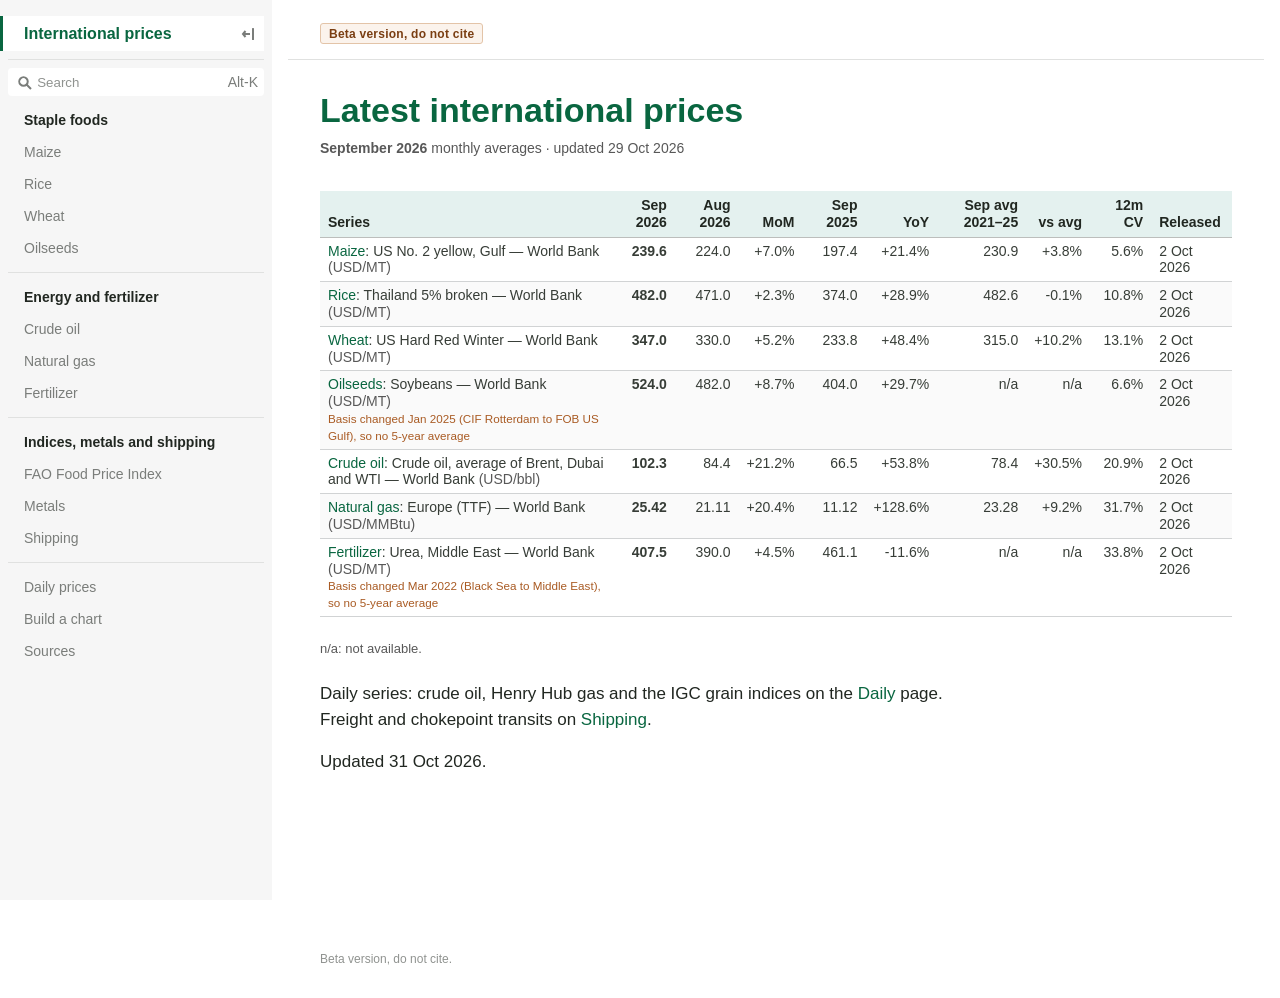
==== index.html @ 590ffc36 "Site build" ====
<!DOCTYPE html>
<html>
<head>
<meta charset="utf-8">
<meta name="viewport" content="width=device-width, initial-scale=1, maximum-scale=1">
<meta name="generator" content="Observable Framework v1.13.4">
<title>International prices</title>
<link rel="preconnect" href="https://fonts.gstatic.com" crossorigin>
<link rel="preload" as="style" href="https://fonts.googleapis.com/css2?family=Source+Serif+4:ital,opsz,wght@0,8..60,200..900;1,8..60,200..900&amp;display=swap" crossorigin>
<link rel="preload" as="style" href="./_import/style.e41ddd15.css">
<link rel="stylesheet" type="text/css" href="https://fonts.googleapis.com/css2?family=Source+Serif+4:ital,opsz,wght@0,8..60,200..900;1,8..60,200..900&amp;display=swap" crossorigin>
<link rel="stylesheet" type="text/css" href="./_import/style.e41ddd15.css">
<link rel="modulepreload" href="./_observablehq/client.f1702668.js">
<link rel="modulepreload" href="./_observablehq/runtime.fa9f71c0.js">
<link rel="modulepreload" href="./_observablehq/stdlib.4fcd34c5.js">
<link rel="modulepreload" href="./_npm/htl@1.0.0/11521f02.js">
<link rel="modulepreload" href="./_import/components/commodity.53223391.js">
<link rel="modulepreload" href="./_import/components/format.6a7f54bb.js">
<link rel="modulepreload" href="./_import/components/quoteTable.b9e78dae.js">
<link rel="modulepreload" href="./_import/components/fonts.6c240c9a.js">
<link rel="modulepreload" href="./_import/components/priceChart.651ab6d5.js">
<link rel="modulepreload" href="./_import/components/latest.011583db.js">
<link rel="modulepreload" href="./_import/components/chartData.cd747b9e.js">
<link rel="modulepreload" href="./_import/components/png.6f580b3e.js">
<link rel="modulepreload" href="./_npm/@observablehq/plot@0.6.17/93ce672e.js">
<link rel="modulepreload" href="./_npm/apache-arrow@21.2.0/63b06f0b.js">
<link rel="modulepreload" href="./_npm/parquet-wasm@0.9.0/bd2cf640.js">
<link rel="modulepreload" href="./_npm/d3@7.9.0/080cf928.js">
<link rel="modulepreload" href="./_npm/isoformat@0.2.1/604cb63b.js">
<link rel="modulepreload" href="./_npm/interval-tree-1d@1.0.4/f53f17b2.js">
<link rel="modulepreload" href="./_npm/tslib@2.9.1/2dc082bf.js">
<link rel="modulepreload" href="./_npm/flatbuffers@25.9.23/c8db6147.js">
<link rel="modulepreload" href="./_npm/d3-array@3.2.4/b8e751b6.js">
<link rel="modulepreload" href="./_npm/d3-axis@3.0.0/c662ea05.js">
<link rel="modulepreload" href="./_npm/d3-brush@3.0.0/d162d8c6.js">
<link rel="modulepreload" href="./_npm/d3-chord@3.0.1/5cedd0be.js">
<link rel="modulepreload" href="./_npm/d3-color@3.1.0/65d51007.js">
<link rel="modulepreload" href="./_npm/d3-contour@4.0.2/c576a91a.js">
<link rel="modulepreload" href="./_npm/d3-delaunay@6.0.4/8b43826d.js">
<link rel="modulepreload" href="./_npm/d3-dispatch@3.0.1/3fb06f14.js">
<link rel="modulepreload" href="./_npm/d3-drag@3.0.0/20b76948.js">
<link rel="modulepreload" href="./_npm/d3-dsv@3.0.1/097745a2.js">
<link rel="modulepreload" href="./_npm/d3-ease@3.0.1/8683b012.js">
<link rel="modulepreload" href="./_npm/d3-fetch@3.0.1/5c319046.js">
<link rel="modulepreload" href="./_npm/d3-force@3.0.0/33924f3e.js">
<link rel="modulepreload" href="./_npm/d3-format@3.1.2/8d67a1ae.js">
<link rel="modulepreload" href="./_npm/d3-geo@3.1.1/8037bd0b.js">
<link rel="modulepreload" href="./_npm/d3-hierarchy@3.1.2/a9ba0229.js">
<link rel="modulepreload" href="./_npm/d3-interpolate@3.0.1/e0a47f97.js">
<link rel="modulepreload" href="./_npm/d3-path@3.1.0/f9e9e0ab.js">
<link rel="modulepreload" href="./_npm/d3-polygon@3.0.1/2da8eb3b.js">
<link rel="modulepreload" href="./_npm/d3-quadtree@3.0.1/09002e01.js">
<link rel="modulepreload" href="./_npm/d3-random@3.0.1/5108797c.js">
<link rel="modulepreload" href="./_npm/d3-scale@4.0.2/c9f2571b.js">
<link rel="modulepreload" href="./_npm/d3-scale-chromatic@3.1.0/f3c78e0d.js">
<link rel="modulepreload" href="./_npm/d3-selection@3.0.0/28717d05.js">
<link rel="modulepreload" href="./_npm/d3-shape@3.2.0/7c6e2a50.js">
<link rel="modulepreload" href="./_npm/d3-time@3.1.0/3d1d57c6.js">
<link rel="modulepreload" href="./_npm/d3-time-format@4.1.0/643581a8.js">
<link rel="modulepreload" href="./_npm/d3-timer@3.0.1/e99232db.js">
<link rel="modulepreload" href="./_npm/d3-transition@3.0.1/bd07fd9a.js">
<link rel="modulepreload" href="./_npm/d3-zoom@3.0.0/d09f7cc9.js">
<link rel="modulepreload" href="./_npm/binary-search-bounds@2.0.5/5f640032.js">
<link rel="modulepreload" href="./_npm/internmap@2.0.3/af036d7e.js">
<link rel="modulepreload" href="./_npm/delaunator@5.1.0/7b06abe7.js">
<link rel="modulepreload" href="./_npm/robust-predicates@3.0.3/b42f30a7.js">
<link rel="icon" href="data:,"><meta name="robots" content="noindex">
<script type="module">

import {define} from "./_observablehq/client.f1702668.js";
import {registerFile} from "./_observablehq/stdlib.4fcd34c5.js";

registerFile("./data/build.json", {"name":"./data/build.json","mimeType":"application/json","path":"./_file/data/build.582aa77b.json","lastModified":1793461451133,"size":36});
registerFile("./data/monthly/meta.json", {"name":"./data/monthly/meta.json","mimeType":"application/json","path":"./_file/data/monthly/meta.fbe0e3db.json","lastModified":1793461424431,"size":310});
registerFile("./data/monthly/prices.parquet", {"name":"./data/monthly/prices.parquet","path":"./_file/data/monthly/prices.e11b3de3.parquet","lastModified":1793461424431,"size":10857});
registerFile("./fonts/OpenSans-Bold.ttf", {"name":"./fonts/OpenSans-Bold.ttf","mimeType":"font/ttf","path":"./_file/fonts/OpenSans-Bold.5894a364.ttf","lastModified":1793461424433,"size":224592});
registerFile("./fonts/OpenSans-Italic.ttf", {"name":"./fonts/OpenSans-Italic.ttf","mimeType":"font/ttf","path":"./_file/fonts/OpenSans-Italic.a54dc848.ttf","lastModified":1793461424433,"size":212896});
registerFile("./fonts/OpenSans-Regular.ttf", {"name":"./fonts/OpenSans-Regular.ttf","mimeType":"font/ttf","path":"./_file/fonts/OpenSans-Regular.e64e508b.ttf","lastModified":1793461424433,"size":217360});

define({id: "afe2486e", inputs: ["FileAttachment"], outputs: ["html","pageMeta","rowsOf","dayLabel","quoteTable","prices","meta","build"], body: async (FileAttachment) => {
const [{html}, {pageMeta, rowsOf}, {dayLabel}, {quoteTable}] = await Promise.all([import("./_npm/htl@1.0.0/11521f02.js"), import("./_import/components/commodity.53223391.js"), import("./_import/components/format.6a7f54bb.js"), import("./_import/components/quoteTable.b9e78dae.js")]);
const prices = FileAttachment("./data/monthly/prices.parquet").parquet();
const meta = FileAttachment("./data/monthly/meta.json").json();
const build = FileAttachment("./data/build.json").json();
return {html,pageMeta,rowsOf,dayLabel,quoteTable,prices,meta,build};
}});

define({id: "590fbbd4", inputs: ["display","pageMeta","meta","rowsOf","prices","html","quoteTable"], outputs: ["HEADLINE"], body: (display,pageMeta,meta,rowsOf,prices,html,quoteTable) => {
const HEADLINE = [
  ["F-MAIZE-WB", "maize", "Maize"], ["F-RICE-THAI5", "rice", "Rice"], ["F-WHEAT-HRW", "wheat", "Wheat"],
  ["F-OILSEEDS-SOY", "oilseeds", "Oilseeds"], ["F-CRUDE-AVG", "crude-oil", "Crude oil"],
  ["F-GAS-EUR", "natural-gas", "Natural gas"], ["F-FERT-UREA", "fertilizer", "Fertilizer"]
];
display(pageMeta(meta));
if (meta.status === "built") {
  const all = rowsOf(prices);
  const rows = HEADLINE.map(([fid, page, commodity]) => {
    const r = all.find((x) => x.fid === fid);
    return r && {...r, name: html`<a href=${`./${page}`}>${commodity}</a>: ${r.name}`};
  }).filter(Boolean);
  display(quoteTable(rows));
}
return {HEADLINE};
}});

define({id: "a8364b05", mode: "inline", inputs: ["dayLabel","build","display"], body: async (dayLabel,build,display) => {
display(await(
dayLabel(build.built_at.slice(0, 10))
))
}});

</script>
</head>
<body>
<input id="observablehq-sidebar-toggle" type="checkbox" title="Toggle sidebar">
<label id="observablehq-sidebar-backdrop" for="observablehq-sidebar-toggle"></label>
<nav id="observablehq-sidebar">
  <ol>
    <label id="observablehq-sidebar-close" for="observablehq-sidebar-toggle"></label>
    <li class="observablehq-link observablehq-link-active"><a href="./">International prices</a></li>
  </ol>
  <div id="observablehq-search"><input type="search" placeholder="Search"></div>
  <div id="observablehq-search-results"></div>
  <script>{const o=document.querySelector("#observablehq-search");o.setAttribute("data-shortcut",`${/Mac|iPhone/.test(navigator.platform)?"\u2318":"Alt-"}K`);const t=o.querySelector("input"),r=()=>import("./_observablehq/search.5240df30.js");t.addEventListener("focus",r,{once:!0}),t.addEventListener("keydown",r,{once:!0});const c=document.querySelector("#observablehq-sidebar-toggle");addEventListener("keydown",e=>{(e.code==="KeyK"&&e.metaKey&&!e.altKey&&!e.ctrlKey||e.key==="/"&&!e.metaKey&&!e.altKey&&!e.ctrlKey&&e.target===document.body)&&(c.checked?t.focus():(c.click(),t.focus(),c.click()),t.select(),e.preventDefault())});}</script>
  <section>
    <summary>Staple foods</summary>
    <ol>
    <li class="observablehq-link"><a href="./maize">Maize</a></li>
    <li class="observablehq-link"><a href="./rice">Rice</a></li>
    <li class="observablehq-link"><a href="./wheat">Wheat</a></li>
    <li class="observablehq-link"><a href="./oilseeds">Oilseeds</a></li>
    </ol>
  </section>
  <section>
    <summary>Energy and fertilizer</summary>
    <ol>
    <li class="observablehq-link"><a href="./crude-oil">Crude oil</a></li>
    <li class="observablehq-link"><a href="./natural-gas">Natural gas</a></li>
    <li class="observablehq-link"><a href="./fertilizer">Fertilizer</a></li>
    </ol>
  </section>
  <section>
    <summary>Indices, metals and shipping</summary>
    <ol>
    <li class="observablehq-link"><a href="./food-price-index">FAO Food Price Index</a></li>
    <li class="observablehq-link"><a href="./metals">Metals</a></li>
    <li class="observablehq-link"><a href="./shipping">Shipping</a></li>
    </ol>
  </section>
  <ol>
    <li class="observablehq-link"><a href="./daily">Daily prices</a></li>
    <li class="observablehq-link"><a href="./build">Build a chart</a></li>
    <li class="observablehq-link"><a href="./sources">Sources</a></li>
  </ol>
</nav>
<script>{const e=document.querySelector("#observablehq-sidebar"),o=document.querySelector("#observablehq-sidebar-toggle"),r=sessionStorage.getItem("observablehq-sidebar");r?o.checked=r==="true":o.indeterminate=!0;for(const t of document.querySelectorAll("#observablehq-sidebar summary")){const s=t.parentElement;switch(sessionStorage.getItem(`observablehq-sidebar:${t.textContent}`)){case"true":s.open=!0;break;case"false":s.classList.contains("observablehq-section-active")||(s.open=!1);break}}addEventListener("beforeunload",()=>sessionStorage.setItem("observablehq-sidebar-scrolly",`${e.scrollTop}`));const a=sessionStorage.getItem("observablehq-sidebar-scrolly");a!=null&&(e.style.cssText="overflow: hidden;",e.scrollTop=+a,e.style.cssText="");}</script>
<div id="observablehq-center">
<header id="observablehq-header">
<span class="beta-tag">Beta version, do not cite</span>
</header>
<main id="observablehq-main" class="observablehq">
<h1 id="latest-international-prices" tabindex="-1"><a class="observablehq-header-anchor" href="#latest-international-prices">Latest international prices</a></h1>
<div class="observablehq observablehq--block"><!--:afe2486e:--></div>
<div class="observablehq observablehq--block"><!--:590fbbd4:--></div>
<p>Daily series: crude oil, Henry Hub gas and the IGC grain indices on the <a href="./daily">Daily</a> page. Freight and chokepoint transits on <a href="./shipping">Shipping</a>.</p>
<p>Updated <observablehq-loading></observablehq-loading><!--:a8364b05:-->.</p>
</main>
<footer id="observablehq-footer">
<div>Beta version, do not cite.</div>
</footer>
</div>
</body>
</html>
---- _import/style.e41ddd15.css ----
:root{--monospace: Menlo, Consolas, monospace;--monospace-font: 14px/1.5 var(--monospace);--serif: "Source Serif 4", "Iowan Old Style", "Apple Garamond", "Palatino Linotype", "Times New Roman", "Droid Serif", Times, serif, "Apple Color Emoji", "Segoe UI Emoji", "Segoe UI Symbol";--sans-serif: -apple-system, BlinkMacSystemFont, "avenir next", avenir, helvetica, "helvetica neue", ubuntu, roboto, noto, "segoe ui", arial, sans-serif;--theme-blue: #4269d0;--theme-green: #3ca951;--theme-red: #ff725c;--theme-yellow: #efb118}html{-webkit-text-size-adjust:100%;-webkit-font-smoothing:antialiased;-moz-osx-font-smoothing:grayscale;background:var(--theme-background);color:var(--theme-foreground)}body{font:17px/1.5 var(--serif);margin:0}a[href]{color:var(--theme-foreground-focus)}h1,h2,h3,h4,h5,h6{color:var(--theme-foreground-alt);font-weight:700;line-height:1.15;margin-top:0;margin-bottom:.25rem;text-wrap:balance}h2+p,h3+p,h4+p,h2+table,h3+table,h4+table{margin-top:0}h1+h2{color:var(--theme-foreground);font-size:20px;font-style:italic;font-weight:400;margin-bottom:1rem}a[href]{text-decoration:none}a[href]:hover,a[href]:focus{text-decoration:underline}h1 code,h2 code,h3 code,h4 code,h5 code,h6 code{font-size:90%}pre{line-height:1.5}pre,code,tt{font-family:var(--monospace);font-size:14px}img{max-width:100%}p,table,figure,figcaption,h1,h2,h3,h4,h5,h6,.katex-display{max-width:640px}blockquote,ol,ul{max-width:600px}blockquote{margin:1rem 1.5rem}ul ol{padding-left:28px}hr{height:1px;margin:1rem 0;padding:1rem 0;border:none;background:no-repeat center/100% 1px linear-gradient(to right,var(--theme-foreground-faintest),var(--theme-foreground-faintest))}pre{background-color:var(--theme-background-alt);border-radius:4px;margin:1rem -1rem;max-width:960px;min-height:1.5em;padding:.5rem 1rem;overflow-x:auto;box-sizing:border-box}input:not([type]),input[type=email],input[type=number],input[type=password],input[type=range],input[type=search],input[type=tel],input[type=text],input[type=url]{width:240px}input,canvas,button{vertical-align:middle}button,input,textarea{accent-color:var(--theme-blue)}table{width:100%;border-collapse:collapse;font:13px/1.2 var(--sans-serif)}table pre,table code,table tt{font-size:inherit;line-height:inherit}th>pre:only-child,td>pre:only-child{margin:0;padding:0}th{color:var(--theme-foreground);text-align:left;vertical-align:bottom}td{color:var(--theme-foreground-alt);vertical-align:top}th,td{padding:3px 6.5px 3px 0}th:last-child,td:last-child{padding-right:0}tr:not(:last-child){border-bottom:solid 1px var(--theme-foreground-faintest)}thead tr{border-bottom:solid 1px var(--theme-foreground-fainter)}figure,table{margin:1rem 0}figure img{max-width:100%}figure>h2,figure>h3{font-family:var(--sans-serif)}figure>h2{font-size:20px}figure>h3{font-size:16px;font-weight:400}figcaption{font:small var(--sans-serif);color:var(--theme-foreground-muted)}a[href].observablehq-header-anchor{color:inherit}:root{--font-big: 700 32px/1 var(--sans-serif);--font-small: 14px var(--sans-serif)}.big{font:var(--font-big)}.small{font:var(--font-small)}.red{color:var(--theme-red)}.yellow{color:var(--theme-yellow)}.green{color:var(--theme-green)}.blue{color:var(--theme-blue)}.muted{color:var(--theme-foreground-muted)}.observablehq--draft>h1:first-of-type:after{content:" [DRAFT]";color:var(--theme-foreground-muted)}:root{--theme-caret: url("data:image/svg+xml,%3Csvg xmlns='http://www.w3.org/2000/svg' width='16' height='16' viewBox='0 0 16 16'%3E%3Cpath d='M5 7L8.125 9.5L11.25 7' stroke='black' stroke-width='1.5' stroke-linecap='round' fill='none'/%3E%3C/svg%3E");--theme-toggle: url("data:image/svg+xml,%3Csvg xmlns='http://www.w3.org/2000/svg' width='16' height='16' viewBox='0 0 16 16'%3E%3Cpath d='m10.5,11 2.5-3-2.5-3 M6,8h7' fill='none' stroke='black' stroke-width='2'/%3E%3Crect x='2' y='2' fill='currentColor' height='12' rx='0.5' width='2'/%3E%3C/svg%3E");--theme-magnifier: url("data:image/svg+xml,%3Csvg xmlns='http://www.w3.org/2000/svg' width='16' height='16' viewBox='0 0 16 16'%3E%3Cpath stroke='currentColor' stroke-width='2' fill='none' d='M15,15L10.5,10.5a3,3 0 1,0 -6 -6a3,3 0 1,0 6 6'%3E%3C/path%3E%3C/svg%3E");--observablehq-max-width: 1440px;--observablehq-header-height: 2.2rem;scroll-padding-top:2.5rem}:root:has(#observablehq-header){scroll-padding-top:calc(var(--observablehq-header-height) + 2.5rem)}body{max-width:var(--observablehq-max-width);margin:auto}#observablehq-main,#observablehq-header,#observablehq-footer{margin:1rem auto}#observablehq-header{position:fixed;top:0;left:calc(max(0rem,(100vw - var(--observablehq-max-width)) / 2) + var(--observablehq-inset-left) + 2rem);right:calc(max(0rem,(100vw - var(--observablehq-max-width)) / 2) + var(--observablehq-inset-right) + 2rem);z-index:2;display:flex;align-items:center;gap:.5rem;height:var(--observablehq-header-height);margin:0 -2rem 2rem;padding:1rem 2rem .5rem;background:var(--theme-background);border-bottom:solid 1px var(--theme-foreground-faintest);font:500 16px var(--sans-serif)}#observablehq-main{min-height:calc(100vh - 20rem);position:relative;z-index:0}#observablehq-header~#observablehq-main{margin-top:calc(var(--observablehq-header-height) + 1.5rem + 2rem)}#observablehq-footer{display:block;margin-top:10rem;font:12px var(--sans-serif);color:var(--theme-foreground-faint)}#observablehq-footer nav{display:grid;max-width:640px;grid-template-columns:1fr 1fr;column-gap:1rem;margin-bottom:1rem}#observablehq-footer nav a{display:flex;flex-direction:column;border:1px solid var(--theme-foreground-fainter);border-radius:8px;padding:1rem;line-height:1rem;text-decoration:none}#observablehq-footer nav a span{font-size:14px}#observablehq-footer nav a:hover span{text-decoration:underline}#observablehq-footer nav a:hover{border-color:var(--theme-foreground-focus)}#observablehq-footer nav a[rel=prev]{grid-column:1;align-items:start}#observablehq-footer nav a[rel=next]{grid-column:2;align-items:end}#observablehq-footer nav a:before{color:var(--theme-foreground-faint)}#observablehq-footer nav a[rel=prev]:before{content:"Previous page"}#observablehq-footer nav a[rel=next]:before{content:"Next page"}#observablehq-center{margin:2rem;--observablehq-inset-left: 0rem;--observablehq-inset-right: 0rem}#observablehq-sidebar{--observablehq-sidebar-padding-left: max(0rem, (100vw - var(--observablehq-max-width)) / 2) ;position:fixed;background:var(--theme-background-alt);color:var(--theme-foreground-muted);font:14px var(--sans-serif);visibility:hidden;font-weight:500;width:calc(272px + var(--observablehq-sidebar-padding-left));z-index:3;top:0;bottom:0;left:-272px;box-sizing:border-box;padding:0 .5rem 1rem calc(var(--observablehq-sidebar-padding-left) + .5rem);overflow-y:auto}#observablehq-sidebar ol,#observablehq-toc ol{list-style:none;margin:0;padding:0}#observablehq-sidebar>ol,#observablehq-sidebar>details,#observablehq-sidebar>section{position:relative;padding-bottom:.5rem;margin:.5rem 0;border-bottom:solid 1px var(--theme-foreground-faintest)}#observablehq-sidebar>ol:first-child{position:sticky;top:0;z-index:1;font-size:16px;font-weight:700;padding-top:1rem;margin:0;color:var(--theme-foreground)}#observablehq-sidebar>ol:first-child:before{content:"";position:absolute;inset:0 -.5rem;background:var(--theme-background-alt)}#observablehq-sidebar>ol:first-child>li{position:relative}#observablehq-sidebar>ol:first-child>li>a{height:calc(var(--observablehq-header-height) - 1rem)}#observablehq-sidebar>ol:last-child,#observablehq-sidebar>details:last-child,#observablehq-sidebar>section:last-child{border-bottom:none}#observablehq-sidebar summary{font-weight:700;color:var(--theme-foreground);cursor:default}#observablehq-sidebar summary::-webkit-details-marker,#observablehq-sidebar summary::marker{display:none}#observablehq-sidebar details summary:after{position:absolute;right:0;width:1rem;height:1rem;background:var(--theme-foreground-muted);content:"";-webkit-mask:var(--theme-caret);-webkit-mask-repeat:no-repeat;-webkit-mask-position:center;mask:var(--theme-caret);mask-repeat:no-repeat;mask-position:center;padding:.5rem;transition:transform .25s ease;transform:rotate(-90deg);transform-origin:50% 50%}#observablehq-sidebar details summary:hover:after{color:var(--theme-foreground)}#observablehq-sidebar details[open] summary:after{transform:rotate(0)}#observablehq-sidebar-toggle{position:fixed;appearance:none;background:none;top:0;left:0;height:100%;width:2rem;display:flex;align-items:center;justify-content:center;cursor:e-resize;margin:0;color:var(--theme-foreground-muted);z-index:1}#observablehq-sidebar-close{position:absolute;top:1rem;right:0;width:2rem;height:var(--observablehq-header-height);display:flex;align-items:center;justify-content:center;color:var(--theme-foreground-muted);cursor:w-resize;z-index:2}#observablehq-sidebar-toggle:before,#observablehq-sidebar-close:before{content:"";width:1rem;height:1rem;background:currentColor;-webkit-mask:var(--theme-toggle);mask:var(--theme-toggle)}#observablehq-sidebar-close:before{transform:scaleX(-1)}#observablehq-sidebar summary,.observablehq-link a{display:flex;padding:.5rem 1rem .5rem 1.5rem;margin-left:-.5rem;align-items:center}#observablehq-sidebar summary a{flex-grow:1;color:inherit}#observablehq-sidebar summary.observablehq-link{padding:0;margin-left:0}#observablehq-sidebar details summary:hover,.observablehq-link-active a,.observablehq-link a:hover{background:var(--theme-background)}.observablehq-link a:hover{color:var(--theme-foreground-focus)}#observablehq-toc{display:none;position:fixed;color:var(--theme-foreground-muted);font:400 14px var(--sans-serif);z-index:1;top:0;right:calc(max(0rem,(100% - var(--observablehq-max-width)) / 2) + 1rem);bottom:0;overflow-y:auto}#observablehq-header~#observablehq-toc{top:calc(var(--observablehq-header-height) + 1.5rem)}#observablehq-toc nav{width:192px;margin:2rem 0;padding:0 1rem;box-sizing:border-box;border-left:solid 1px var(--theme-foreground-faintest)}#observablehq-toc div{font-weight:700;color:var(--theme-foreground);margin-bottom:.5rem}.observablehq-secondary-link a{display:block;padding:.25rem 0}.observablehq-link:not(.observablehq-link-active) a[href]:not(:hover),.observablehq-secondary-link:not(.observablehq-secondary-link-active) a[href]:not(:hover){color:inherit}.observablehq-link-active,.observablehq-secondary-link-active{position:relative}.observablehq-link-active:before,.observablehq-secondary-link-highlight{content:"";position:absolute;width:3px;background:var(--theme-foreground-focus)}.observablehq-link-active:before{top:0;bottom:0;left:-.5rem}.observablehq-secondary-link-highlight{left:1px;top:2rem;height:0;transition:top .15s ease,height .15s ease}#observablehq-sidebar{transition:visibility .15s 0ms,left .15s 0ms ease}#observablehq-sidebar:focus-within,#observablehq-sidebar-toggle:checked~#observablehq-sidebar{left:0;visibility:initial;box-shadow:0 0 8px 4px #0000001a;transition:visibility 0ms 0ms,left .15s 0ms ease}#observablehq-sidebar-backdrop{display:none;position:fixed;inset:0;z-index:2}#observablehq-sidebar-backdrop:has(~#observablehq-sidebar:focus-within),#observablehq-sidebar-toggle:checked~#observablehq-sidebar-backdrop{display:initial}@media(prefers-color-scheme:dark){#observablehq-sidebar:focus-within,#observablehq-sidebar-toggle:checked~#observablehq-sidebar{box-shadow:0 0 8px 4px #00000080}}@media (min-width: calc(912px + 6rem)){#observablehq-sidebar{transition:none!important}#observablehq-sidebar-toggle:checked~#observablehq-sidebar-backdrop{display:none}#observablehq-sidebar-toggle:checked~#observablehq-sidebar,#observablehq-sidebar-toggle:indeterminate~#observablehq-sidebar{left:0;visibility:initial;box-shadow:none}#observablehq-sidebar-toggle:checked~#observablehq-center,#observablehq-sidebar-toggle:indeterminate~#observablehq-center{--observablehq-inset-left: calc(272px + 1rem) ;--observablehq-inset-right: 1rem;padding-left:var(--observablehq-inset-left);padding-right:1rem}}@media (min-width: calc(832px + 5rem)){#observablehq-toc~#observablehq-main{padding-right:calc(192px + 1rem)}#observablehq-toc{display:block}}@media (min-width: calc(912px + 6rem)){#observablehq-sidebar-toggle:checked~#observablehq-center #observablehq-toc,#observablehq-sidebar-toggle:indeterminate~#observablehq-center #observablehq-toc{display:none}#observablehq-sidebar-toggle:checked~#observablehq-center #observablehq-toc~#observablehq-main,#observablehq-sidebar-toggle:indeterminate~#observablehq-center #observablehq-toc~#observablehq-main{padding-right:0}}@media (min-width: calc(1104px + 7rem)){#observablehq-sidebar-toggle:checked~#observablehq-center #observablehq-toc,#observablehq-sidebar-toggle:indeterminate~#observablehq-center #observablehq-toc,#observablehq-toc{display:block}#observablehq-sidebar-toggle:checked~#observablehq-center #observablehq-toc~#observablehq-main,#observablehq-sidebar-toggle:indeterminate~#observablehq-center #observablehq-toc~#observablehq-main{padding-right:calc(192px + 1rem)}}.observablehq-pre-container{position:relative;margin:1rem -1rem;max-width:960px}.observablehq-pre-container:after{position:absolute;top:0;right:0;height:21px;font:12px var(--sans-serif);color:var(--theme-foreground-muted);background:linear-gradient(to right,transparent,var(--theme-background-alt) 40%);padding:.5rem .5rem .5rem 1.5rem}.observablehq-pre-container[data-language]:after{content:attr(data-language)}.observablehq-pre-container pre{padding-right:4rem;margin:0;max-width:none}.observablehq-pre-copy{position:absolute;top:0;right:0;background:none;color:transparent;border:none;border-radius:4px;padding:0 8px;margin:4px;height:29px;cursor:pointer;z-index:1;display:flex;align-items:center}.observablehq-pre-copied:before{content:"Copied!";position:absolute;right:calc(100% + .25rem);background:linear-gradient(to right,transparent,var(--theme-background-alt) 10%);color:var(--theme-green);font:var(--font-small);padding:4px 8px 4px 16px;pointer-events:none;animation-name:observablehq-pre-copied;animation-duration:.25s;animation-direction:alternate;animation-iteration-count:2}@keyframes observablehq-pre-copied{0%{opacity:0;transform:translate(.5rem)}50%{opacity:1}to{transform:translate(0)}}.observablehq-pre-container[data-copy] .observablehq-pre-copy,.observablehq-pre-container:hover .observablehq-pre-copy,.observablehq-pre-container .observablehq-pre-copy:focus{background:var(--theme-background-alt);color:var(--theme-foreground-faint)}.observablehq-pre-container .observablehq-pre-copy:hover{color:var(--theme-foreground-muted)}.observablehq-pre-container .observablehq-pre-copy:active{color:var(--theme-foreground);background:var(--theme-foreground-faintest)}#observablehq-sidebar.observablehq-search-results>ol:not(:first-child),#observablehq-sidebar.observablehq-search-results>details,#observablehq-sidebar.observablehq-search-results>section{display:none}#observablehq-search{position:relative;padding:.5rem 0 0;display:flex;align-items:center}#observablehq-search input{padding:6px 4px 6px 2.2em;width:100%;border:none;border-radius:4px;background-color:var(--theme-background);font-size:13.3px;height:28px}#observablehq-search input::placeholder{color:var(--theme-foreground-faint)}#observablehq-search:before{position:absolute;left:.5rem;content:"";width:1rem;height:1rem;background:currentColor;-webkit-mask:var(--theme-magnifier);mask:var(--theme-magnifier);pointer-events:none}#observablehq-search:after{position:absolute;right:6px;content:attr(data-shortcut);pointer-events:none}#observablehq-search:focus-within:after{content:""}#observablehq-search-results{--relevance-width: 32px;position:absolute;overflow-y:auto;top:6.5rem;left:var(--observablehq-sidebar-padding-left);right:.5rem;bottom:0}#observablehq-search-results a span{max-width:184px;white-space:nowrap;overflow:hidden;text-overflow:ellipsis}#observablehq-search-results div{text-align:right;font-size:10px;margin:.5em}#observablehq-search-results li{position:relative;display:flex;align-items:center}#observablehq-search-results a{flex-grow:1}#observablehq-search-results li:after,#observablehq-search-results a span:after{content:"";width:var(--relevance-width);height:4px;position:absolute;top:14px;right:.5em;border-radius:2px;background:var(--theme-foreground-muted)}#observablehq-search-results li.observablehq-link-active:after{background:var(--theme-foreground-focus)}#observablehq-search-results a span:after{background:var(--theme-foreground-faintest)}#observablehq-search-results li[data-score="0"]:after{width:calc(var(--relevance-width) * .125)}#observablehq-search-results li[data-score="1"]:after{width:calc(var(--relevance-width) * .25)}#observablehq-search-results li[data-score="2"]:after{width:calc(var(--relevance-width) * .4375)}#observablehq-search-results li[data-score="3"]:after{width:calc(var(--relevance-width) * .625)}#observablehq-search-results li[data-score="4"]:after{width:calc(var(--relevance-width) * .8125)}@media print{#observablehq-center{padding-left:1em!important}#observablehq-sidebar,#observablehq-footer{display:none!important}}#observablehq-main{container-type:inline-size}.grid{margin:1rem 0;display:grid;gap:1rem;grid-auto-rows:1fr}.grid svg{overflow:visible}.grid figure{margin:0}.grid>*>p:first-child{margin-top:0}.grid>*>p:last-child{margin-bottom:0}@container (min-width: 640px){.grid-cols-2,.grid-cols-4{grid-template-columns:repeat(2,minmax(0,1fr))}.grid-cols-2 .grid-colspan-2,.grid-cols-2 .grid-colspan-3,.grid-cols-2 .grid-colspan-4,.grid-cols-4 .grid-colspan-2,.grid-cols-4 .grid-colspan-3,.grid-cols-4 .grid-colspan-4{grid-column:span 2}}@container (min-width: 720px){.grid-cols-3{grid-template-columns:repeat(3,minmax(0,1fr))}.grid-cols-3 .grid-colspan-2{grid-column:span 2}.grid-cols-3 .grid-colspan-3{grid-column:span 3}}@container (min-width: 1080px){.grid-cols-4{grid-template-columns:repeat(4,minmax(0,1fr))}.grid-cols-4 .grid-colspan-3{grid-column:span 3}.grid-cols-4 .grid-colspan-4{grid-column:span 4}}.grid-rowspan-2{grid-row:span 2}.grid-rowspan-3{grid-row:span 3}.grid-rowspan-4{grid-row:span 4}.note,.tip,.warning,.caution{border-left:solid 1px;border-radius:0 4px 4px 0;padding:1rem 2rem;margin:1rem 0;box-sizing:border-box;max-width:640px}.note:before,.tip:before,.warning:before,.caution:before{display:block;margin-bottom:1rem;font-weight:700}.note{border-left-color:var(--theme-foreground-fainter);background-color:var(--theme-background-alt)}.note:before{content:"Note";color:var(--theme-foreground-muted)}.tip{border-left-color:var(--theme-green);background-color:color-mix(in srgb,var(--theme-green),var(--theme-background) 90%)}.tip:before{content:"Tip";color:var(--theme-green)}.warning{border-left-color:var(--theme-yellow);background-color:color-mix(in srgb,var(--theme-yellow),var(--theme-background) 90%)}.warning:before{content:"Warning";color:var(--theme-yellow)}.caution{border-left-color:var(--theme-red);background-color:color-mix(in srgb,var(--theme-red),var(--theme-background) 90%)}.caution:before{content:"Caution";color:var(--theme-red)}.note[label]:before,.tip[label]:before,.warning[label]:before,.caution[label]:before{content:attr(label)}.note>:first-child,.tip>:first-child,.warning>:first-child,.caution>:first-child{margin-top:0}.note>:last-child,.tip>:last-child,.warning>:last-child,.caution>:last-child{margin-bottom:0}.card{background:var(--theme-background-alt);border:solid 1px var(--theme-foreground-faintest);border-radius:.75rem;padding:1rem;margin:1rem 0;font:14px var(--sans-serif)}.grid>.card{margin:0}.card>:first-child,.card>:first-child>:first-child{margin-top:0}.card>:last-child,.card>:last-child>:last-child{margin-bottom:0}.card h2,.card h3{font-size:inherit}.card h2{font-weight:500;font-size:15px}.card h3{font-weight:400;color:var(--theme-foreground-muted)}.card h2~svg,.card h3~svg,.card h2~p,.card h3~p{margin-top:1rem}.observablehq--block:empty{margin:0}@keyframes observablehq-loading{0%{transform:rotate(0)}to{transform:rotate(360deg)}}observablehq-loading{font:var(--monospace-font);color:var(--theme-foreground-muted);display:inline-block;transform-origin:.32em 55%;animation-name:observablehq-loading;animation-timing-function:linear;animation-duration:1s;animation-iteration-count:infinite}observablehq-loading:before{content:"\21bb"}.observablehq--block observablehq-loading{display:block}.observablehq--block{margin:1rem 0}.observablehq--block .observablehq,.observablehq--block .observablehq--inspect{display:block}.observablehq--collapsed,.observablehq--expanded.observablehq--inspect a{cursor:pointer}.observablehq--caret{margin-right:4px;vertical-align:baseline}.observablehq--field{text-indent:-1rem;margin-left:1rem}.observablehq--inspect{font:var(--monospace-font);overflow-x:auto;white-space:pre}.observablehq--inspect.observablehq--import{white-space:normal}.observablehq--inspect::-webkit-scrollbar{display:none}.observablehq--error .observablehq--inspect{word-break:break-all;white-space:pre-wrap}.observablehq--string-expand{margin-left:6px;padding:2px 6px;border-radius:2px;font-size:80%;background:var(--theme-background-alt);cursor:pointer;vertical-align:middle}.observablehq--keyword,.hljs-doctag,.hljs-keyword,.hljs-meta .hljs-keyword,.hljs-template-tag,.hljs-template-variable,.hljs-type,.hljs-variable.language_{color:var(--syntax-keyword)}.observablehq--symbol,.hljs-title,.hljs-title.class_,.hljs-title.class_.inherited__,.hljs-title.function_{color:var(--syntax-entity)}.observablehq--index,.observablehq--key,.hljs-attr,.hljs-attribute,.hljs-meta,.hljs-operator,.hljs-variable,.hljs-selector-attr,.hljs-selector-class,.hljs-selector-id{color:var(--syntax-constant)}.observablehq--regexp,.observablehq--string,.hljs-regexp,.hljs-string,.hljs-meta .hljs-string{color:var(--syntax-string)}.observablehq--null,.observablehq--undefined,.hljs-built_in,.hljs-literal,.hljs-symbol{color:var(--syntax-variable)}.observablehq--prototype-key,.observablehq--empty,.hljs-comment,.hljs-formula{color:var(--syntax-comment)}.observablehq--bigint,.observablehq--boolean,.observablehq--date,.observablehq--forbidden,.observablehq--number,.hljs-name,.hljs-number,.hljs-quote,.hljs-selector-tag,.hljs-selector-pseudo{color:var(--syntax-entity-tag)}.hljs-subst{color:var(--syntax-storage-modifier-import)}.hljs-section{color:var(--syntax-markup-heading);font-weight:700}.hljs-bullet{color:var(--syntax-markup-list)}.hljs-emphasis{color:var(--syntax-markup-italic);font-style:italic}.hljs-strong{color:var(--syntax-markup-bold);font-weight:700}.hljs-addition{color:var(--syntax-markup-inserted);background-color:var(--syntax-markup-inserted-background)}.hljs-deletion{color:var(--syntax-markup-deleted);background-color:var(--syntax-markup-deleted-background)}.observablehq--empty{font-style:oblique}.observablehq--error{color:var(--syntax-keyword)}.plot-d6a7b5{--plot-background: var(--theme-background)}p .plot-d6a7b5{display:inline-block}:root{--syntax-keyword: #d73a49;--syntax-entity: #6f42c1;--syntax-constant: #005cc5;--syntax-string: #032f62;--syntax-variable: #e36209;--syntax-comment: var(--theme-foreground-muted);--syntax-entity-tag: #22863a;--syntax-storage-modifier-import: #24292e;--syntax-markup-heading: #005cc5;--syntax-markup-list: #735c0f;--syntax-markup-italic: #24292e;--syntax-markup-bold: #24292e;--syntax-markup-inserted: #22863a;--syntax-markup-inserted-background: #f0fff4;--syntax-markup-deleted: #b31d28;--syntax-markup-deleted-background: #ffeef0}:root{--theme-background-b: color-mix(in srgb, var(--theme-foreground) 4%, var(--theme-background-a));--theme-background: var(--theme-background-a);--theme-background-alt: var(--theme-background-b);--theme-foreground-alt: color-mix(in srgb, var(--theme-foreground) 90%, var(--theme-background-a));--theme-foreground-muted: color-mix(in srgb, var(--theme-foreground) 60%, var(--theme-background-a));--theme-foreground-faint: color-mix(in srgb, var(--theme-foreground) 50%, var(--theme-background-a));--theme-foreground-fainter: color-mix(in srgb, var(--theme-foreground) 30%, var(--theme-background-a));--theme-foreground-faintest: color-mix(in srgb, var(--theme-foreground) 14%, var(--theme-background-a));color-scheme:light}:root{--theme-foreground: #1b1e23;--theme-foreground-focus: #3b5fc0;--theme-background-a: #ffffff}:root{--sans-serif: "Open Sans", "Segoe UI", "Liberation Sans", Arial, sans-serif;--theme-foreground: #212721;--theme-foreground-focus: #096640;--brand-primary: #096640;--brand-secondary-light: #e4f1ef;--brand-accent: #a95b24;--gray-axis: #adadad;--gray-grid: #d1d3d4;--row-alt: #fafafa}body,#observablehq-main{font-family:var(--sans-serif)}h1{color:var(--brand-primary);max-width:none}.page-meta{font-size:14px;color:#585858;margin:-.5rem 0 1rem}.banner{border-left:4px solid var(--brand-accent);background:#fbf3ec;padding:.6rem .9rem;margin:1rem 0;font-size:14px;max-width:960px}.beta-tag{display:inline-block;font-size:12px;font-weight:600;letter-spacing:.02em;color:#7a3e12;background:#fbf3ec;border:1px solid #e3c4a8;border-radius:3px;padding:.15rem .5rem}table.quote{border-collapse:collapse;font-size:14px;max-width:none;font-variant-numeric:tabular-nums}table.quote th{background:var(--brand-secondary-light);text-align:right;padding:6px 8px;vertical-align:bottom}table.quote th:first-child,table.quote td:first-child,table.quote th.text,table.quote td.text{text-align:left}table.quote td{text-align:right;padding:5px 8px;border-bottom:1px solid var(--gray-grid)}table.quote tbody tr:nth-child(2n) td{background:var(--row-alt)}table.quote .level{font-weight:700}table.sources td{vertical-align:top}table.sources tbody tr:nth-child(2n) td{background:none}table.sources tr.group-start td{border-top:1px solid var(--gray-axis)}.table-wrap{overflow-x:auto;max-width:100%}.table-note{font-size:13px;color:#585858;margin:.4rem 0 1.4rem;max-width:960px}.table-caption{font-weight:600;margin:1.4rem 0 .3rem}.chart-block{margin:1rem 0 1.6rem}.chart-tools{display:flex;gap:.75rem;align-items:baseline;flex-wrap:wrap;font-size:13px}.chart-tools button{font:inherit;border:1px solid var(--brand-primary);color:var(--brand-primary);background:#fff;padding:3px 10px;border-radius:4px;cursor:pointer}.builder fieldset{border:1px solid #E6E7E8;border-radius:4px;margin:.8rem 0;padding:.6rem .8rem}.builder ol{padding-left:1.2rem}.builder li{display:grid;grid-template-columns:minmax(10rem,1fr) minmax(8rem,16rem) repeat(3,auto);gap:.4rem;align-items:center;margin:.3rem 0}.builder-row{display:flex;flex-wrap:wrap;gap:.4rem;align-items:center;margin:.3rem 0}.builder-row input[type=text]{min-width:14rem}.builder button,.builder select{font:inherit;font-size:13px}.builder select,.builder input{max-width:100%;box-sizing:border-box}.builder fieldset,.builder li input{min-width:0}@media(max-width:640px){.builder li{grid-template-columns:minmax(0,1fr) repeat(3,auto)}.builder li input{width:100%}.builder li .series-name{grid-column:1 / -1}.builder-row input[type=text]{min-width:0;flex:1 1 100%}}.builder h3{margin-top:1.4rem}.builder-examples a{display:block}.builder-type label{margin-right:1.2rem}.builder .hint{color:#585858;font-size:13px}.source-line{font-size:13px;color:#424242;user-select:all}@media(max-width:640px){table.quote{font-size:13px}}
---- _import/style.e41ddd15.css ----
:root{--monospace: Menlo, Consolas, monospace;--monospace-font: 14px/1.5 var(--monospace);--serif: "Source Serif 4", "Iowan Old Style", "Apple Garamond", "Palatino Linotype", "Times New Roman", "Droid Serif", Times, serif, "Apple Color Emoji", "Segoe UI Emoji", "Segoe UI Symbol";--sans-serif: -apple-system, BlinkMacSystemFont, "avenir next", avenir, helvetica, "helvetica neue", ubuntu, roboto, noto, "segoe ui", arial, sans-serif;--theme-blue: #4269d0;--theme-green: #3ca951;--theme-red: #ff725c;--theme-yellow: #efb118}html{-webkit-text-size-adjust:100%;-webkit-font-smoothing:antialiased;-moz-osx-font-smoothing:grayscale;background:var(--theme-background);color:var(--theme-foreground)}body{font:17px/1.5 var(--serif);margin:0}a[href]{color:var(--theme-foreground-focus)}h1,h2,h3,h4,h5,h6{color:var(--theme-foreground-alt);font-weight:700;line-height:1.15;margin-top:0;margin-bottom:.25rem;text-wrap:balance}h2+p,h3+p,h4+p,h2+table,h3+table,h4+table{margin-top:0}h1+h2{color:var(--theme-foreground);font-size:20px;font-style:italic;font-weight:400;margin-bottom:1rem}a[href]{text-decoration:none}a[href]:hover,a[href]:focus{text-decoration:underline}h1 code,h2 code,h3 code,h4 code,h5 code,h6 code{font-size:90%}pre{line-height:1.5}pre,code,tt{font-family:var(--monospace);font-size:14px}img{max-width:100%}p,table,figure,figcaption,h1,h2,h3,h4,h5,h6,.katex-display{max-width:640px}blockquote,ol,ul{max-width:600px}blockquote{margin:1rem 1.5rem}ul ol{padding-left:28px}hr{height:1px;margin:1rem 0;padding:1rem 0;border:none;background:no-repeat center/100% 1px linear-gradient(to right,var(--theme-foreground-faintest),var(--theme-foreground-faintest))}pre{background-color:var(--theme-background-alt);border-radius:4px;margin:1rem -1rem;max-width:960px;min-height:1.5em;padding:.5rem 1rem;overflow-x:auto;box-sizing:border-box}input:not([type]),input[type=email],input[type=number],input[type=password],input[type=range],input[type=search],input[type=tel],input[type=text],input[type=url]{width:240px}input,canvas,button{vertical-align:middle}button,input,textarea{accent-color:var(--theme-blue)}table{width:100%;border-collapse:collapse;font:13px/1.2 var(--sans-serif)}table pre,table code,table tt{font-size:inherit;line-height:inherit}th>pre:only-child,td>pre:only-child{margin:0;padding:0}th{color:var(--theme-foreground);text-align:left;vertical-align:bottom}td{color:var(--theme-foreground-alt);vertical-align:top}th,td{padding:3px 6.5px 3px 0}th:last-child,td:last-child{padding-right:0}tr:not(:last-child){border-bottom:solid 1px var(--theme-foreground-faintest)}thead tr{border-bottom:solid 1px var(--theme-foreground-fainter)}figure,table{margin:1rem 0}figure img{max-width:100%}figure>h2,figure>h3{font-family:var(--sans-serif)}figure>h2{font-size:20px}figure>h3{font-size:16px;font-weight:400}figcaption{font:small var(--sans-serif);color:var(--theme-foreground-muted)}a[href].observablehq-header-anchor{color:inherit}:root{--font-big: 700 32px/1 var(--sans-serif);--font-small: 14px var(--sans-serif)}.big{font:var(--font-big)}.small{font:var(--font-small)}.red{color:var(--theme-red)}.yellow{color:var(--theme-yellow)}.green{color:var(--theme-green)}.blue{color:var(--theme-blue)}.muted{color:var(--theme-foreground-muted)}.observablehq--draft>h1:first-of-type:after{content:" [DRAFT]";color:var(--theme-foreground-muted)}:root{--theme-caret: url("data:image/svg+xml,%3Csvg xmlns='http://www.w3.org/2000/svg' width='16' height='16' viewBox='0 0 16 16'%3E%3Cpath d='M5 7L8.125 9.5L11.25 7' stroke='black' stroke-width='1.5' stroke-linecap='round' fill='none'/%3E%3C/svg%3E");--theme-toggle: url("data:image/svg+xml,%3Csvg xmlns='http://www.w3.org/2000/svg' width='16' height='16' viewBox='0 0 16 16'%3E%3Cpath d='m10.5,11 2.5-3-2.5-3 M6,8h7' fill='none' stroke='black' stroke-width='2'/%3E%3Crect x='2' y='2' fill='currentColor' height='12' rx='0.5' width='2'/%3E%3C/svg%3E");--theme-magnifier: url("data:image/svg+xml,%3Csvg xmlns='http://www.w3.org/2000/svg' width='16' height='16' viewBox='0 0 16 16'%3E%3Cpath stroke='currentColor' stroke-width='2' fill='none' d='M15,15L10.5,10.5a3,3 0 1,0 -6 -6a3,3 0 1,0 6 6'%3E%3C/path%3E%3C/svg%3E");--observablehq-max-width: 1440px;--observablehq-header-height: 2.2rem;scroll-padding-top:2.5rem}:root:has(#observablehq-header){scroll-padding-top:calc(var(--observablehq-header-height) + 2.5rem)}body{max-width:var(--observablehq-max-width);margin:auto}#observablehq-main,#observablehq-header,#observablehq-footer{margin:1rem auto}#observablehq-header{position:fixed;top:0;left:calc(max(0rem,(100vw - var(--observablehq-max-width)) / 2) + var(--observablehq-inset-left) + 2rem);right:calc(max(0rem,(100vw - var(--observablehq-max-width)) / 2) + var(--observablehq-inset-right) + 2rem);z-index:2;display:flex;align-items:center;gap:.5rem;height:var(--observablehq-header-height);margin:0 -2rem 2rem;padding:1rem 2rem .5rem;background:var(--theme-background);border-bottom:solid 1px var(--theme-foreground-faintest);font:500 16px var(--sans-serif)}#observablehq-main{min-height:calc(100vh - 20rem);position:relative;z-index:0}#observablehq-header~#observablehq-main{margin-top:calc(var(--observablehq-header-height) + 1.5rem + 2rem)}#observablehq-footer{display:block;margin-top:10rem;font:12px var(--sans-serif);color:var(--theme-foreground-faint)}#observablehq-footer nav{display:grid;max-width:640px;grid-template-columns:1fr 1fr;column-gap:1rem;margin-bottom:1rem}#observablehq-footer nav a{display:flex;flex-direction:column;border:1px solid var(--theme-foreground-fainter);border-radius:8px;padding:1rem;line-height:1rem;text-decoration:none}#observablehq-footer nav a span{font-size:14px}#observablehq-footer nav a:hover span{text-decoration:underline}#observablehq-footer nav a:hover{border-color:var(--theme-foreground-focus)}#observablehq-footer nav a[rel=prev]{grid-column:1;align-items:start}#observablehq-footer nav a[rel=next]{grid-column:2;align-items:end}#observablehq-footer nav a:before{color:var(--theme-foreground-faint)}#observablehq-footer nav a[rel=prev]:before{content:"Previous page"}#observablehq-footer nav a[rel=next]:before{content:"Next page"}#observablehq-center{margin:2rem;--observablehq-inset-left: 0rem;--observablehq-inset-right: 0rem}#observablehq-sidebar{--observablehq-sidebar-padding-left: max(0rem, (100vw - var(--observablehq-max-width)) / 2) ;position:fixed;background:var(--theme-background-alt);color:var(--theme-foreground-muted);font:14px var(--sans-serif);visibility:hidden;font-weight:500;width:calc(272px + var(--observablehq-sidebar-padding-left));z-index:3;top:0;bottom:0;left:-272px;box-sizing:border-box;padding:0 .5rem 1rem calc(var(--observablehq-sidebar-padding-left) + .5rem);overflow-y:auto}#observablehq-sidebar ol,#observablehq-toc ol{list-style:none;margin:0;padding:0}#observablehq-sidebar>ol,#observablehq-sidebar>details,#observablehq-sidebar>section{position:relative;padding-bottom:.5rem;margin:.5rem 0;border-bottom:solid 1px var(--theme-foreground-faintest)}#observablehq-sidebar>ol:first-child{position:sticky;top:0;z-index:1;font-size:16px;font-weight:700;padding-top:1rem;margin:0;color:var(--theme-foreground)}#observablehq-sidebar>ol:first-child:before{content:"";position:absolute;inset:0 -.5rem;background:var(--theme-background-alt)}#observablehq-sidebar>ol:first-child>li{position:relative}#observablehq-sidebar>ol:first-child>li>a{height:calc(var(--observablehq-header-height) - 1rem)}#observablehq-sidebar>ol:last-child,#observablehq-sidebar>details:last-child,#observablehq-sidebar>section:last-child{border-bottom:none}#observablehq-sidebar summary{font-weight:700;color:var(--theme-foreground);cursor:default}#observablehq-sidebar summary::-webkit-details-marker,#observablehq-sidebar summary::marker{display:none}#observablehq-sidebar details summary:after{position:absolute;right:0;width:1rem;height:1rem;background:var(--theme-foreground-muted);content:"";-webkit-mask:var(--theme-caret);-webkit-mask-repeat:no-repeat;-webkit-mask-position:center;mask:var(--theme-caret);mask-repeat:no-repeat;mask-position:center;padding:.5rem;transition:transform .25s ease;transform:rotate(-90deg);transform-origin:50% 50%}#observablehq-sidebar details summary:hover:after{color:var(--theme-foreground)}#observablehq-sidebar details[open] summary:after{transform:rotate(0)}#observablehq-sidebar-toggle{position:fixed;appearance:none;background:none;top:0;left:0;height:100%;width:2rem;display:flex;align-items:center;justify-content:center;cursor:e-resize;margin:0;color:var(--theme-foreground-muted);z-index:1}#observablehq-sidebar-close{position:absolute;top:1rem;right:0;width:2rem;height:var(--observablehq-header-height);display:flex;align-items:center;justify-content:center;color:var(--theme-foreground-muted);cursor:w-resize;z-index:2}#observablehq-sidebar-toggle:before,#observablehq-sidebar-close:before{content:"";width:1rem;height:1rem;background:currentColor;-webkit-mask:var(--theme-toggle);mask:var(--theme-toggle)}#observablehq-sidebar-close:before{transform:scaleX(-1)}#observablehq-sidebar summary,.observablehq-link a{display:flex;padding:.5rem 1rem .5rem 1.5rem;margin-left:-.5rem;align-items:center}#observablehq-sidebar summary a{flex-grow:1;color:inherit}#observablehq-sidebar summary.observablehq-link{padding:0;margin-left:0}#observablehq-sidebar details summary:hover,.observablehq-link-active a,.observablehq-link a:hover{background:var(--theme-background)}.observablehq-link a:hover{color:var(--theme-foreground-focus)}#observablehq-toc{display:none;position:fixed;color:var(--theme-foreground-muted);font:400 14px var(--sans-serif);z-index:1;top:0;right:calc(max(0rem,(100% - var(--observablehq-max-width)) / 2) + 1rem);bottom:0;overflow-y:auto}#observablehq-header~#observablehq-toc{top:calc(var(--observablehq-header-height) + 1.5rem)}#observablehq-toc nav{width:192px;margin:2rem 0;padding:0 1rem;box-sizing:border-box;border-left:solid 1px var(--theme-foreground-faintest)}#observablehq-toc div{font-weight:700;color:var(--theme-foreground);margin-bottom:.5rem}.observablehq-secondary-link a{display:block;padding:.25rem 0}.observablehq-link:not(.observablehq-link-active) a[href]:not(:hover),.observablehq-secondary-link:not(.observablehq-secondary-link-active) a[href]:not(:hover){color:inherit}.observablehq-link-active,.observablehq-secondary-link-active{position:relative}.observablehq-link-active:before,.observablehq-secondary-link-highlight{content:"";position:absolute;width:3px;background:var(--theme-foreground-focus)}.observablehq-link-active:before{top:0;bottom:0;left:-.5rem}.observablehq-secondary-link-highlight{left:1px;top:2rem;height:0;transition:top .15s ease,height .15s ease}#observablehq-sidebar{transition:visibility .15s 0ms,left .15s 0ms ease}#observablehq-sidebar:focus-within,#observablehq-sidebar-toggle:checked~#observablehq-sidebar{left:0;visibility:initial;box-shadow:0 0 8px 4px #0000001a;transition:visibility 0ms 0ms,left .15s 0ms ease}#observablehq-sidebar-backdrop{display:none;position:fixed;inset:0;z-index:2}#observablehq-sidebar-backdrop:has(~#observablehq-sidebar:focus-within),#observablehq-sidebar-toggle:checked~#observablehq-sidebar-backdrop{display:initial}@media(prefers-color-scheme:dark){#observablehq-sidebar:focus-within,#observablehq-sidebar-toggle:checked~#observablehq-sidebar{box-shadow:0 0 8px 4px #00000080}}@media (min-width: calc(912px + 6rem)){#observablehq-sidebar{transition:none!important}#observablehq-sidebar-toggle:checked~#observablehq-sidebar-backdrop{display:none}#observablehq-sidebar-toggle:checked~#observablehq-sidebar,#observablehq-sidebar-toggle:indeterminate~#observablehq-sidebar{left:0;visibility:initial;box-shadow:none}#observablehq-sidebar-toggle:checked~#observablehq-center,#observablehq-sidebar-toggle:indeterminate~#observablehq-center{--observablehq-inset-left: calc(272px + 1rem) ;--observablehq-inset-right: 1rem;padding-left:var(--observablehq-inset-left);padding-right:1rem}}@media (min-width: calc(832px + 5rem)){#observablehq-toc~#observablehq-main{padding-right:calc(192px + 1rem)}#observablehq-toc{display:block}}@media (min-width: calc(912px + 6rem)){#observablehq-sidebar-toggle:checked~#observablehq-center #observablehq-toc,#observablehq-sidebar-toggle:indeterminate~#observablehq-center #observablehq-toc{display:none}#observablehq-sidebar-toggle:checked~#observablehq-center #observablehq-toc~#observablehq-main,#observablehq-sidebar-toggle:indeterminate~#observablehq-center #observablehq-toc~#observablehq-main{padding-right:0}}@media (min-width: calc(1104px + 7rem)){#observablehq-sidebar-toggle:checked~#observablehq-center #observablehq-toc,#observablehq-sidebar-toggle:indeterminate~#observablehq-center #observablehq-toc,#observablehq-toc{display:block}#observablehq-sidebar-toggle:checked~#observablehq-center #observablehq-toc~#observablehq-main,#observablehq-sidebar-toggle:indeterminate~#observablehq-center #observablehq-toc~#observablehq-main{padding-right:calc(192px + 1rem)}}.observablehq-pre-container{position:relative;margin:1rem -1rem;max-width:960px}.observablehq-pre-container:after{position:absolute;top:0;right:0;height:21px;font:12px var(--sans-serif);color:var(--theme-foreground-muted);background:linear-gradient(to right,transparent,var(--theme-background-alt) 40%);padding:.5rem .5rem .5rem 1.5rem}.observablehq-pre-container[data-language]:after{content:attr(data-language)}.observablehq-pre-container pre{padding-right:4rem;margin:0;max-width:none}.observablehq-pre-copy{position:absolute;top:0;right:0;background:none;color:transparent;border:none;border-radius:4px;padding:0 8px;margin:4px;height:29px;cursor:pointer;z-index:1;display:flex;align-items:center}.observablehq-pre-copied:before{content:"Copied!";position:absolute;right:calc(100% + .25rem);background:linear-gradient(to right,transparent,var(--theme-background-alt) 10%);color:var(--theme-green);font:var(--font-small);padding:4px 8px 4px 16px;pointer-events:none;animation-name:observablehq-pre-copied;animation-duration:.25s;animation-direction:alternate;animation-iteration-count:2}@keyframes observablehq-pre-copied{0%{opacity:0;transform:translate(.5rem)}50%{opacity:1}to{transform:translate(0)}}.observablehq-pre-container[data-copy] .observablehq-pre-copy,.observablehq-pre-container:hover .observablehq-pre-copy,.observablehq-pre-container .observablehq-pre-copy:focus{background:var(--theme-background-alt);color:var(--theme-foreground-faint)}.observablehq-pre-container .observablehq-pre-copy:hover{color:var(--theme-foreground-muted)}.observablehq-pre-container .observablehq-pre-copy:active{color:var(--theme-foreground);background:var(--theme-foreground-faintest)}#observablehq-sidebar.observablehq-search-results>ol:not(:first-child),#observablehq-sidebar.observablehq-search-results>details,#observablehq-sidebar.observablehq-search-results>section{display:none}#observablehq-search{position:relative;padding:.5rem 0 0;display:flex;align-items:center}#observablehq-search input{padding:6px 4px 6px 2.2em;width:100%;border:none;border-radius:4px;background-color:var(--theme-background);font-size:13.3px;height:28px}#observablehq-search input::placeholder{color:var(--theme-foreground-faint)}#observablehq-search:before{position:absolute;left:.5rem;content:"";width:1rem;height:1rem;background:currentColor;-webkit-mask:var(--theme-magnifier);mask:var(--theme-magnifier);pointer-events:none}#observablehq-search:after{position:absolute;right:6px;content:attr(data-shortcut);pointer-events:none}#observablehq-search:focus-within:after{content:""}#observablehq-search-results{--relevance-width: 32px;position:absolute;overflow-y:auto;top:6.5rem;left:var(--observablehq-sidebar-padding-left);right:.5rem;bottom:0}#observablehq-search-results a span{max-width:184px;white-space:nowrap;overflow:hidden;text-overflow:ellipsis}#observablehq-search-results div{text-align:right;font-size:10px;margin:.5em}#observablehq-search-results li{position:relative;display:flex;align-items:center}#observablehq-search-results a{flex-grow:1}#observablehq-search-results li:after,#observablehq-search-results a span:after{content:"";width:var(--relevance-width);height:4px;position:absolute;top:14px;right:.5em;border-radius:2px;background:var(--theme-foreground-muted)}#observablehq-search-results li.observablehq-link-active:after{background:var(--theme-foreground-focus)}#observablehq-search-results a span:after{background:var(--theme-foreground-faintest)}#observablehq-search-results li[data-score="0"]:after{width:calc(var(--relevance-width) * .125)}#observablehq-search-results li[data-score="1"]:after{width:calc(var(--relevance-width) * .25)}#observablehq-search-results li[data-score="2"]:after{width:calc(var(--relevance-width) * .4375)}#observablehq-search-results li[data-score="3"]:after{width:calc(var(--relevance-width) * .625)}#observablehq-search-results li[data-score="4"]:after{width:calc(var(--relevance-width) * .8125)}@media print{#observablehq-center{padding-left:1em!important}#observablehq-sidebar,#observablehq-footer{display:none!important}}#observablehq-main{container-type:inline-size}.grid{margin:1rem 0;display:grid;gap:1rem;grid-auto-rows:1fr}.grid svg{overflow:visible}.grid figure{margin:0}.grid>*>p:first-child{margin-top:0}.grid>*>p:last-child{margin-bottom:0}@container (min-width: 640px){.grid-cols-2,.grid-cols-4{grid-template-columns:repeat(2,minmax(0,1fr))}.grid-cols-2 .grid-colspan-2,.grid-cols-2 .grid-colspan-3,.grid-cols-2 .grid-colspan-4,.grid-cols-4 .grid-colspan-2,.grid-cols-4 .grid-colspan-3,.grid-cols-4 .grid-colspan-4{grid-column:span 2}}@container (min-width: 720px){.grid-cols-3{grid-template-columns:repeat(3,minmax(0,1fr))}.grid-cols-3 .grid-colspan-2{grid-column:span 2}.grid-cols-3 .grid-colspan-3{grid-column:span 3}}@container (min-width: 1080px){.grid-cols-4{grid-template-columns:repeat(4,minmax(0,1fr))}.grid-cols-4 .grid-colspan-3{grid-column:span 3}.grid-cols-4 .grid-colspan-4{grid-column:span 4}}.grid-rowspan-2{grid-row:span 2}.grid-rowspan-3{grid-row:span 3}.grid-rowspan-4{grid-row:span 4}.note,.tip,.warning,.caution{border-left:solid 1px;border-radius:0 4px 4px 0;padding:1rem 2rem;margin:1rem 0;box-sizing:border-box;max-width:640px}.note:before,.tip:before,.warning:before,.caution:before{display:block;margin-bottom:1rem;font-weight:700}.note{border-left-color:var(--theme-foreground-fainter);background-color:var(--theme-background-alt)}.note:before{content:"Note";color:var(--theme-foreground-muted)}.tip{border-left-color:var(--theme-green);background-color:color-mix(in srgb,var(--theme-green),var(--theme-background) 90%)}.tip:before{content:"Tip";color:var(--theme-green)}.warning{border-left-color:var(--theme-yellow);background-color:color-mix(in srgb,var(--theme-yellow),var(--theme-background) 90%)}.warning:before{content:"Warning";color:var(--theme-yellow)}.caution{border-left-color:var(--theme-red);background-color:color-mix(in srgb,var(--theme-red),var(--theme-background) 90%)}.caution:before{content:"Caution";color:var(--theme-red)}.note[label]:before,.tip[label]:before,.warning[label]:before,.caution[label]:before{content:attr(label)}.note>:first-child,.tip>:first-child,.warning>:first-child,.caution>:first-child{margin-top:0}.note>:last-child,.tip>:last-child,.warning>:last-child,.caution>:last-child{margin-bottom:0}.card{background:var(--theme-background-alt);border:solid 1px var(--theme-foreground-faintest);border-radius:.75rem;padding:1rem;margin:1rem 0;font:14px var(--sans-serif)}.grid>.card{margin:0}.card>:first-child,.card>:first-child>:first-child{margin-top:0}.card>:last-child,.card>:last-child>:last-child{margin-bottom:0}.card h2,.card h3{font-size:inherit}.card h2{font-weight:500;font-size:15px}.card h3{font-weight:400;color:var(--theme-foreground-muted)}.card h2~svg,.card h3~svg,.card h2~p,.card h3~p{margin-top:1rem}.observablehq--block:empty{margin:0}@keyframes observablehq-loading{0%{transform:rotate(0)}to{transform:rotate(360deg)}}observablehq-loading{font:var(--monospace-font);color:var(--theme-foreground-muted);display:inline-block;transform-origin:.32em 55%;animation-name:observablehq-loading;animation-timing-function:linear;animation-duration:1s;animation-iteration-count:infinite}observablehq-loading:before{content:"\21bb"}.observablehq--block observablehq-loading{display:block}.observablehq--block{margin:1rem 0}.observablehq--block .observablehq,.observablehq--block .observablehq--inspect{display:block}.observablehq--collapsed,.observablehq--expanded.observablehq--inspect a{cursor:pointer}.observablehq--caret{margin-right:4px;vertical-align:baseline}.observablehq--field{text-indent:-1rem;margin-left:1rem}.observablehq--inspect{font:var(--monospace-font);overflow-x:auto;white-space:pre}.observablehq--inspect.observablehq--import{white-space:normal}.observablehq--inspect::-webkit-scrollbar{display:none}.observablehq--error .observablehq--inspect{word-break:break-all;white-space:pre-wrap}.observablehq--string-expand{margin-left:6px;padding:2px 6px;border-radius:2px;font-size:80%;background:var(--theme-background-alt);cursor:pointer;vertical-align:middle}.observablehq--keyword,.hljs-doctag,.hljs-keyword,.hljs-meta .hljs-keyword,.hljs-template-tag,.hljs-template-variable,.hljs-type,.hljs-variable.language_{color:var(--syntax-keyword)}.observablehq--symbol,.hljs-title,.hljs-title.class_,.hljs-title.class_.inherited__,.hljs-title.function_{color:var(--syntax-entity)}.observablehq--index,.observablehq--key,.hljs-attr,.hljs-attribute,.hljs-meta,.hljs-operator,.hljs-variable,.hljs-selector-attr,.hljs-selector-class,.hljs-selector-id{color:var(--syntax-constant)}.observablehq--regexp,.observablehq--string,.hljs-regexp,.hljs-string,.hljs-meta .hljs-string{color:var(--syntax-string)}.observablehq--null,.observablehq--undefined,.hljs-built_in,.hljs-literal,.hljs-symbol{color:var(--syntax-variable)}.observablehq--prototype-key,.observablehq--empty,.hljs-comment,.hljs-formula{color:var(--syntax-comment)}.observablehq--bigint,.observablehq--boolean,.observablehq--date,.observablehq--forbidden,.observablehq--number,.hljs-name,.hljs-number,.hljs-quote,.hljs-selector-tag,.hljs-selector-pseudo{color:var(--syntax-entity-tag)}.hljs-subst{color:var(--syntax-storage-modifier-import)}.hljs-section{color:var(--syntax-markup-heading);font-weight:700}.hljs-bullet{color:var(--syntax-markup-list)}.hljs-emphasis{color:var(--syntax-markup-italic);font-style:italic}.hljs-strong{color:var(--syntax-markup-bold);font-weight:700}.hljs-addition{color:var(--syntax-markup-inserted);background-color:var(--syntax-markup-inserted-background)}.hljs-deletion{color:var(--syntax-markup-deleted);background-color:var(--syntax-markup-deleted-background)}.observablehq--empty{font-style:oblique}.observablehq--error{color:var(--syntax-keyword)}.plot-d6a7b5{--plot-background: var(--theme-background)}p .plot-d6a7b5{display:inline-block}:root{--syntax-keyword: #d73a49;--syntax-entity: #6f42c1;--syntax-constant: #005cc5;--syntax-string: #032f62;--syntax-variable: #e36209;--syntax-comment: var(--theme-foreground-muted);--syntax-entity-tag: #22863a;--syntax-storage-modifier-import: #24292e;--syntax-markup-heading: #005cc5;--syntax-markup-list: #735c0f;--syntax-markup-italic: #24292e;--syntax-markup-bold: #24292e;--syntax-markup-inserted: #22863a;--syntax-markup-inserted-background: #f0fff4;--syntax-markup-deleted: #b31d28;--syntax-markup-deleted-background: #ffeef0}:root{--theme-background-b: color-mix(in srgb, var(--theme-foreground) 4%, var(--theme-background-a));--theme-background: var(--theme-background-a);--theme-background-alt: var(--theme-background-b);--theme-foreground-alt: color-mix(in srgb, var(--theme-foreground) 90%, var(--theme-background-a));--theme-foreground-muted: color-mix(in srgb, var(--theme-foreground) 60%, var(--theme-background-a));--theme-foreground-faint: color-mix(in srgb, var(--theme-foreground) 50%, var(--theme-background-a));--theme-foreground-fainter: color-mix(in srgb, var(--theme-foreground) 30%, var(--theme-background-a));--theme-foreground-faintest: color-mix(in srgb, var(--theme-foreground) 14%, var(--theme-background-a));color-scheme:light}:root{--theme-foreground: #1b1e23;--theme-foreground-focus: #3b5fc0;--theme-background-a: #ffffff}:root{--sans-serif: "Open Sans", "Segoe UI", "Liberation Sans", Arial, sans-serif;--theme-foreground: #212721;--theme-foreground-focus: #096640;--brand-primary: #096640;--brand-secondary-light: #e4f1ef;--brand-accent: #a95b24;--gray-axis: #adadad;--gray-grid: #d1d3d4;--row-alt: #fafafa}body,#observablehq-main{font-family:var(--sans-serif)}h1{color:var(--brand-primary);max-width:none}.page-meta{font-size:14px;color:#585858;margin:-.5rem 0 1rem}.banner{border-left:4px solid var(--brand-accent);background:#fbf3ec;padding:.6rem .9rem;margin:1rem 0;font-size:14px;max-width:960px}.beta-tag{display:inline-block;font-size:12px;font-weight:600;letter-spacing:.02em;color:#7a3e12;background:#fbf3ec;border:1px solid #e3c4a8;border-radius:3px;padding:.15rem .5rem}table.quote{border-collapse:collapse;font-size:14px;max-width:none;font-variant-numeric:tabular-nums}table.quote th{background:var(--brand-secondary-light);text-align:right;padding:6px 8px;vertical-align:bottom}table.quote th:first-child,table.quote td:first-child,table.quote th.text,table.quote td.text{text-align:left}table.quote td{text-align:right;padding:5px 8px;border-bottom:1px solid var(--gray-grid)}table.quote tbody tr:nth-child(2n) td{background:var(--row-alt)}table.quote .level{font-weight:700}table.sources td{vertical-align:top}table.sources tbody tr:nth-child(2n) td{background:none}table.sources tr.group-start td{border-top:1px solid var(--gray-axis)}.table-wrap{overflow-x:auto;max-width:100%}.table-note{font-size:13px;color:#585858;margin:.4rem 0 1.4rem;max-width:960px}.table-caption{font-weight:600;margin:1.4rem 0 .3rem}.chart-block{margin:1rem 0 1.6rem}.chart-tools{display:flex;gap:.75rem;align-items:baseline;flex-wrap:wrap;font-size:13px}.chart-tools button{font:inherit;border:1px solid var(--brand-primary);color:var(--brand-primary);background:#fff;padding:3px 10px;border-radius:4px;cursor:pointer}.builder fieldset{border:1px solid #E6E7E8;border-radius:4px;margin:.8rem 0;padding:.6rem .8rem}.builder ol{padding-left:1.2rem}.builder li{display:grid;grid-template-columns:minmax(10rem,1fr) minmax(8rem,16rem) repeat(3,auto);gap:.4rem;align-items:center;margin:.3rem 0}.builder-row{display:flex;flex-wrap:wrap;gap:.4rem;align-items:center;margin:.3rem 0}.builder-row input[type=text]{min-width:14rem}.builder button,.builder select{font:inherit;font-size:13px}.builder select,.builder input{max-width:100%;box-sizing:border-box}.builder fieldset,.builder li input{min-width:0}@media(max-width:640px){.builder li{grid-template-columns:minmax(0,1fr) repeat(3,auto)}.builder li input{width:100%}.builder li .series-name{grid-column:1 / -1}.builder-row input[type=text]{min-width:0;flex:1 1 100%}}.builder h3{margin-top:1.4rem}.builder-examples a{display:block}.builder-type label{margin-right:1.2rem}.builder .hint{color:#585858;font-size:13px}.source-line{font-size:13px;color:#424242;user-select:all}@media(max-width:640px){table.quote{font-size:13px}}
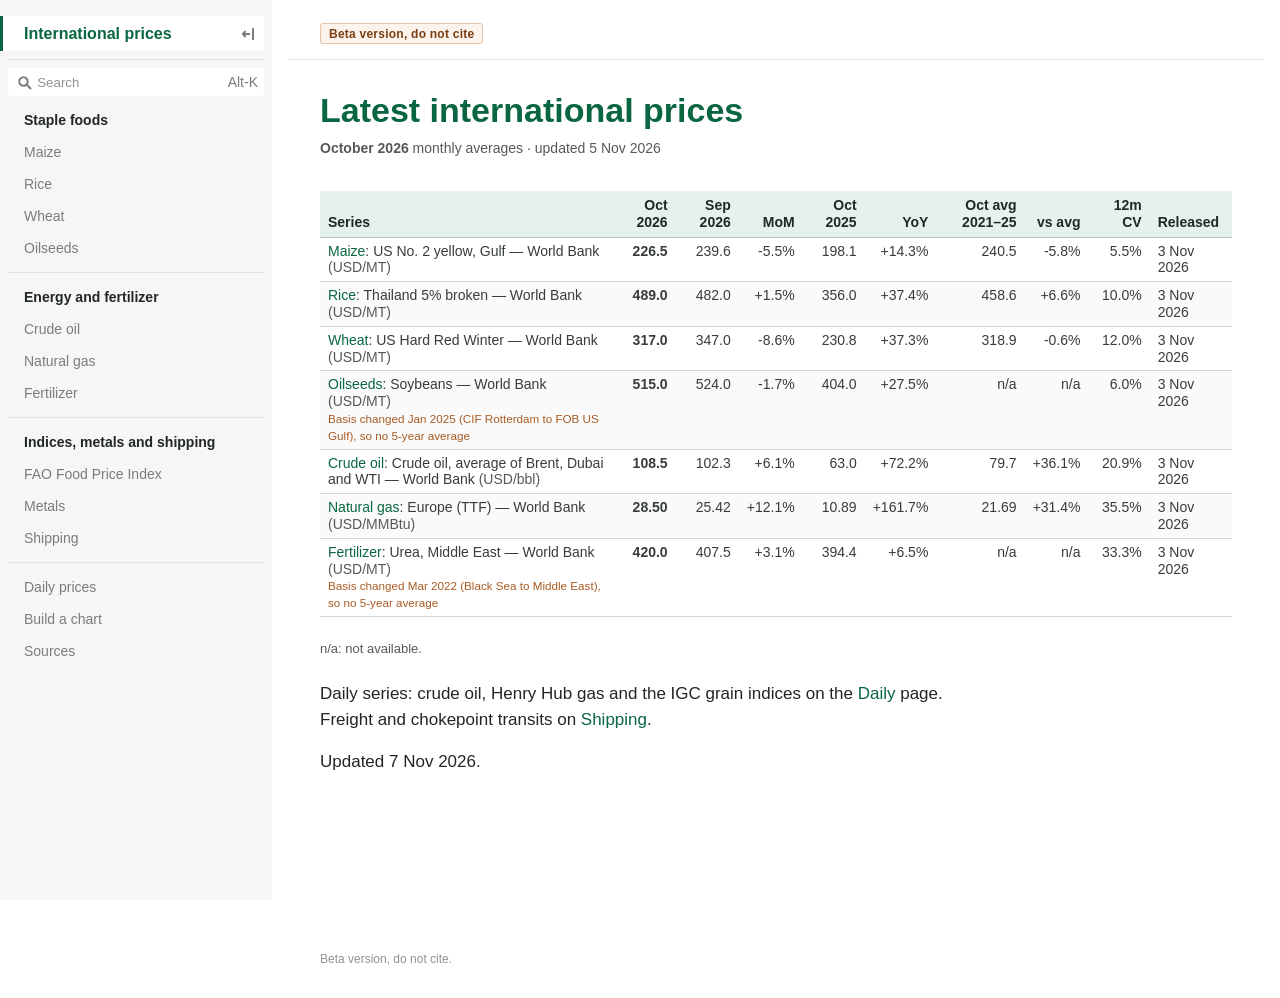
==== commit ce3f9e6a: "Site build" ====
--- a/index.html
+++ b/index.html
@@ -10,75 +10,70 @@
 <link rel="preload" as="style" href="./_import/style.e41ddd15.css">
 <link rel="stylesheet" type="text/css" href="https://fonts.googleapis.com/css2?family=Source+Serif+4:ital,opsz,wght@0,8..60,200..900;1,8..60,200..900&amp;display=swap" crossorigin>
 <link rel="stylesheet" type="text/css" href="./_import/style.e41ddd15.css">
-<link rel="modulepreload" href="./_observablehq/client.f1702668.js">
+<link rel="modulepreload" href="./_observablehq/client.ca616e14.js">
 <link rel="modulepreload" href="./_observablehq/runtime.fa9f71c0.js">
-<link rel="modulepreload" href="./_observablehq/stdlib.4fcd34c5.js">
+<link rel="modulepreload" href="./_observablehq/stdlib.8ab8c2e4.js">
 <link rel="modulepreload" href="./_npm/htl@1.0.0/11521f02.js">
-<link rel="modulepreload" href="./_import/components/commodity.53223391.js">
+<link rel="modulepreload" href="./_import/components/commodity.6d6f8581.js">
 <link rel="modulepreload" href="./_import/components/format.6a7f54bb.js">
 <link rel="modulepreload" href="./_import/components/quoteTable.b9e78dae.js">
-<link rel="modulepreload" href="./_import/components/fonts.6c240c9a.js">
-<link rel="modulepreload" href="./_import/components/priceChart.651ab6d5.js">
+<link rel="modulepreload" href="./_import/components/fonts.28beb698.js">
+<link rel="modulepreload" href="./_import/components/priceChart.bce711f0.js">
 <link rel="modulepreload" href="./_import/components/latest.011583db.js">
-<link rel="modulepreload" href="./_import/components/chartData.cd747b9e.js">
-<link rel="modulepreload" href="./_import/components/png.6f580b3e.js">
-<link rel="modulepreload" href="./_npm/@observablehq/plot@0.6.17/93ce672e.js">
+<link rel="modulepreload" href="./_import/components/chartData.f71c7d5a.js">
+<link rel="modulepreload" href="./_import/components/chartLayout.7e1b50ab.js">
+<link rel="modulepreload" href="./_import/components/png.cca728b1.js">
+<link rel="modulepreload" href="./_npm/@observablehq/plot@0.6.19/2e9f152c.js">
 <link rel="modulepreload" href="./_npm/apache-arrow@21.2.0/63b06f0b.js">
 <link rel="modulepreload" href="./_npm/parquet-wasm@0.9.0/bd2cf640.js">
-<link rel="modulepreload" href="./_npm/d3@7.9.0/080cf928.js">
-<link rel="modulepreload" href="./_npm/isoformat@0.2.1/604cb63b.js">
-<link rel="modulepreload" href="./_npm/interval-tree-1d@1.0.4/f53f17b2.js">
+<link rel="modulepreload" href="./_npm/d3@7.9.2/172963d6.js">
 <link rel="modulepreload" href="./_npm/tslib@2.9.1/2dc082bf.js">
 <link rel="modulepreload" href="./_npm/flatbuffers@25.9.23/c8db6147.js">
-<link rel="modulepreload" href="./_npm/d3-array@3.2.4/b8e751b6.js">
-<link rel="modulepreload" href="./_npm/d3-axis@3.0.0/c662ea05.js">
-<link rel="modulepreload" href="./_npm/d3-brush@3.0.0/d162d8c6.js">
-<link rel="modulepreload" href="./_npm/d3-chord@3.0.1/5cedd0be.js">
-<link rel="modulepreload" href="./_npm/d3-color@3.1.0/65d51007.js">
-<link rel="modulepreload" href="./_npm/d3-contour@4.0.2/c576a91a.js">
-<link rel="modulepreload" href="./_npm/d3-delaunay@6.0.4/8b43826d.js">
-<link rel="modulepreload" href="./_npm/d3-dispatch@3.0.1/3fb06f14.js">
-<link rel="modulepreload" href="./_npm/d3-drag@3.0.0/20b76948.js">
-<link rel="modulepreload" href="./_npm/d3-dsv@3.0.1/097745a2.js">
-<link rel="modulepreload" href="./_npm/d3-ease@3.0.1/8683b012.js">
-<link rel="modulepreload" href="./_npm/d3-fetch@3.0.1/5c319046.js">
-<link rel="modulepreload" href="./_npm/d3-force@3.0.0/33924f3e.js">
-<link rel="modulepreload" href="./_npm/d3-format@3.1.2/8d67a1ae.js">
-<link rel="modulepreload" href="./_npm/d3-geo@3.1.1/8037bd0b.js">
-<link rel="modulepreload" href="./_npm/d3-hierarchy@3.1.2/a9ba0229.js">
-<link rel="modulepreload" href="./_npm/d3-interpolate@3.0.1/e0a47f97.js">
-<link rel="modulepreload" href="./_npm/d3-path@3.1.0/f9e9e0ab.js">
-<link rel="modulepreload" href="./_npm/d3-polygon@3.0.1/2da8eb3b.js">
-<link rel="modulepreload" href="./_npm/d3-quadtree@3.0.1/09002e01.js">
-<link rel="modulepreload" href="./_npm/d3-random@3.0.1/5108797c.js">
-<link rel="modulepreload" href="./_npm/d3-scale@4.0.2/c9f2571b.js">
-<link rel="modulepreload" href="./_npm/d3-scale-chromatic@3.1.0/f3c78e0d.js">
-<link rel="modulepreload" href="./_npm/d3-selection@3.0.0/28717d05.js">
-<link rel="modulepreload" href="./_npm/d3-shape@3.2.0/7c6e2a50.js">
-<link rel="modulepreload" href="./_npm/d3-time@3.1.0/3d1d57c6.js">
-<link rel="modulepreload" href="./_npm/d3-time-format@4.1.0/643581a8.js">
-<link rel="modulepreload" href="./_npm/d3-timer@3.0.1/e99232db.js">
-<link rel="modulepreload" href="./_npm/d3-transition@3.0.1/bd07fd9a.js">
-<link rel="modulepreload" href="./_npm/d3-zoom@3.0.0/d09f7cc9.js">
-<link rel="modulepreload" href="./_npm/binary-search-bounds@2.0.5/5f640032.js">
-<link rel="modulepreload" href="./_npm/internmap@2.0.3/af036d7e.js">
-<link rel="modulepreload" href="./_npm/delaunator@5.1.0/7b06abe7.js">
-<link rel="modulepreload" href="./_npm/robust-predicates@3.0.3/b42f30a7.js">
+<link rel="modulepreload" href="./_npm/d3-array@3.2.5/52d144d7.js">
+<link rel="modulepreload" href="./_npm/d3-axis@3.0.1/c0e5fbdf.js">
+<link rel="modulepreload" href="./_npm/d3-brush@3.0.1/321ca391.js">
+<link rel="modulepreload" href="./_npm/d3-chord@3.0.2/468a53d3.js">
+<link rel="modulepreload" href="./_npm/d3-color@3.1.1/91613843.js">
+<link rel="modulepreload" href="./_npm/d3-contour@4.0.3/8e79d948.js">
+<link rel="modulepreload" href="./_npm/d3-delaunay@6.0.6/d6c84ddb.js">
+<link rel="modulepreload" href="./_npm/d3-dispatch@3.0.2/a70bd0ef.js">
+<link rel="modulepreload" href="./_npm/d3-drag@3.0.1/47229f37.js">
+<link rel="modulepreload" href="./_npm/d3-dsv@3.0.2/4a4147a2.js">
+<link rel="modulepreload" href="./_npm/d3-ease@3.0.2/ca4f77fd.js">
+<link rel="modulepreload" href="./_npm/d3-fetch@3.0.2/eef84249.js">
+<link rel="modulepreload" href="./_npm/d3-force@3.0.1/c1b23a7b.js">
+<link rel="modulepreload" href="./_npm/d3-format@3.1.3/b1442952.js">
+<link rel="modulepreload" href="./_npm/d3-geo@3.1.2/e07dc79e.js">
+<link rel="modulepreload" href="./_npm/d3-hierarchy@3.1.3/d3b0a1aa.js">
+<link rel="modulepreload" href="./_npm/d3-interpolate@3.0.2/6de199be.js">
+<link rel="modulepreload" href="./_npm/d3-path@3.1.1/9eb769d3.js">
+<link rel="modulepreload" href="./_npm/d3-polygon@3.0.2/93595b54.js">
+<link rel="modulepreload" href="./_npm/d3-quadtree@3.0.2/80bafd54.js">
+<link rel="modulepreload" href="./_npm/d3-random@3.0.2/8bf3f736.js">
+<link rel="modulepreload" href="./_npm/d3-scale@4.0.3/d15d690b.js">
+<link rel="modulepreload" href="./_npm/d3-scale-chromatic@3.1.1/287966da.js">
+<link rel="modulepreload" href="./_npm/d3-selection@3.0.1/c4158eb5.js">
+<link rel="modulepreload" href="./_npm/d3-shape@3.2.1/a41eab18.js">
+<link rel="modulepreload" href="./_npm/d3-time@3.1.1/acaa76bc.js">
+<link rel="modulepreload" href="./_npm/d3-time-format@4.1.1/d561e9cd.js">
+<link rel="modulepreload" href="./_npm/d3-timer@3.0.2/ea7e7cf7.js">
+<link rel="modulepreload" href="./_npm/d3-transition@3.0.2/f861168f.js">
+<link rel="modulepreload" href="./_npm/d3-zoom@3.0.1/c1f09323.js">
 <link rel="icon" href="data:,"><meta name="robots" content="noindex">
 <script type="module">
 
-import {define} from "./_observablehq/client.f1702668.js";
-import {registerFile} from "./_observablehq/stdlib.4fcd34c5.js";
+import {define} from "./_observablehq/client.ca616e14.js";
+import {registerFile} from "./_observablehq/stdlib.8ab8c2e4.js";
 
-registerFile("./data/build.json", {"name":"./data/build.json","mimeType":"application/json","path":"./_file/data/build.582aa77b.json","lastModified":1793461451133,"size":36});
-registerFile("./data/monthly/meta.json", {"name":"./data/monthly/meta.json","mimeType":"application/json","path":"./_file/data/monthly/meta.fbe0e3db.json","lastModified":1793461424431,"size":310});
-registerFile("./data/monthly/prices.parquet", {"name":"./data/monthly/prices.parquet","path":"./_file/data/monthly/prices.e11b3de3.parquet","lastModified":1793461424431,"size":10857});
-registerFile("./fonts/OpenSans-Bold.ttf", {"name":"./fonts/OpenSans-Bold.ttf","mimeType":"font/ttf","path":"./_file/fonts/OpenSans-Bold.5894a364.ttf","lastModified":1793461424433,"size":224592});
-registerFile("./fonts/OpenSans-Italic.ttf", {"name":"./fonts/OpenSans-Italic.ttf","mimeType":"font/ttf","path":"./_file/fonts/OpenSans-Italic.a54dc848.ttf","lastModified":1793461424433,"size":212896});
-registerFile("./fonts/OpenSans-Regular.ttf", {"name":"./fonts/OpenSans-Regular.ttf","mimeType":"font/ttf","path":"./_file/fonts/OpenSans-Regular.e64e508b.ttf","lastModified":1793461424433,"size":217360});
+registerFile("./data/build.json", {"name":"./data/build.json","mimeType":"application/json","path":"./_file/data/build.7eb66d82.json","lastModified":1794068730706,"size":36});
+registerFile("./data/monthly/meta.json", {"name":"./data/monthly/meta.json","mimeType":"application/json","path":"./_file/data/monthly/meta.40316b63.json","lastModified":1794068706270,"size":310});
+registerFile("./data/monthly/prices.parquet", {"name":"./data/monthly/prices.parquet","path":"./_file/data/monthly/prices.1fbb682c.parquet","lastModified":1794068706270,"size":10713});
+registerFile("./fonts/OpenSans-Bold.ttf", {"name":"./fonts/OpenSans-Bold.ttf","mimeType":"font/ttf","path":"./_file/fonts/OpenSans-Bold.5894a364.ttf","lastModified":1794068706271,"size":224592});
+registerFile("./fonts/OpenSans-Italic.ttf", {"name":"./fonts/OpenSans-Italic.ttf","mimeType":"font/ttf","path":"./_file/fonts/OpenSans-Italic.a54dc848.ttf","lastModified":1794068706272,"size":212896});
+registerFile("./fonts/OpenSans-Regular.ttf", {"name":"./fonts/OpenSans-Regular.ttf","mimeType":"font/ttf","path":"./_file/fonts/OpenSans-Regular.e64e508b.ttf","lastModified":1794068706272,"size":217360});
 
 define({id: "afe2486e", inputs: ["FileAttachment"], outputs: ["html","pageMeta","rowsOf","dayLabel","quoteTable","prices","meta","build"], body: async (FileAttachment) => {
-const [{html}, {pageMeta, rowsOf}, {dayLabel}, {quoteTable}] = await Promise.all([import("./_npm/htl@1.0.0/11521f02.js"), import("./_import/components/commodity.53223391.js"), import("./_import/components/format.6a7f54bb.js"), import("./_import/components/quoteTable.b9e78dae.js")]);
+const [{html}, {pageMeta, rowsOf}, {dayLabel}, {quoteTable}] = await Promise.all([import("./_npm/htl@1.0.0/11521f02.js"), import("./_import/components/commodity.6d6f8581.js"), import("./_import/components/format.6a7f54bb.js"), import("./_import/components/quoteTable.b9e78dae.js")]);
 const prices = FileAttachment("./data/monthly/prices.parquet").parquet();
 const meta = FileAttachment("./data/monthly/meta.json").json();
 const build = FileAttachment("./data/build.json").json();
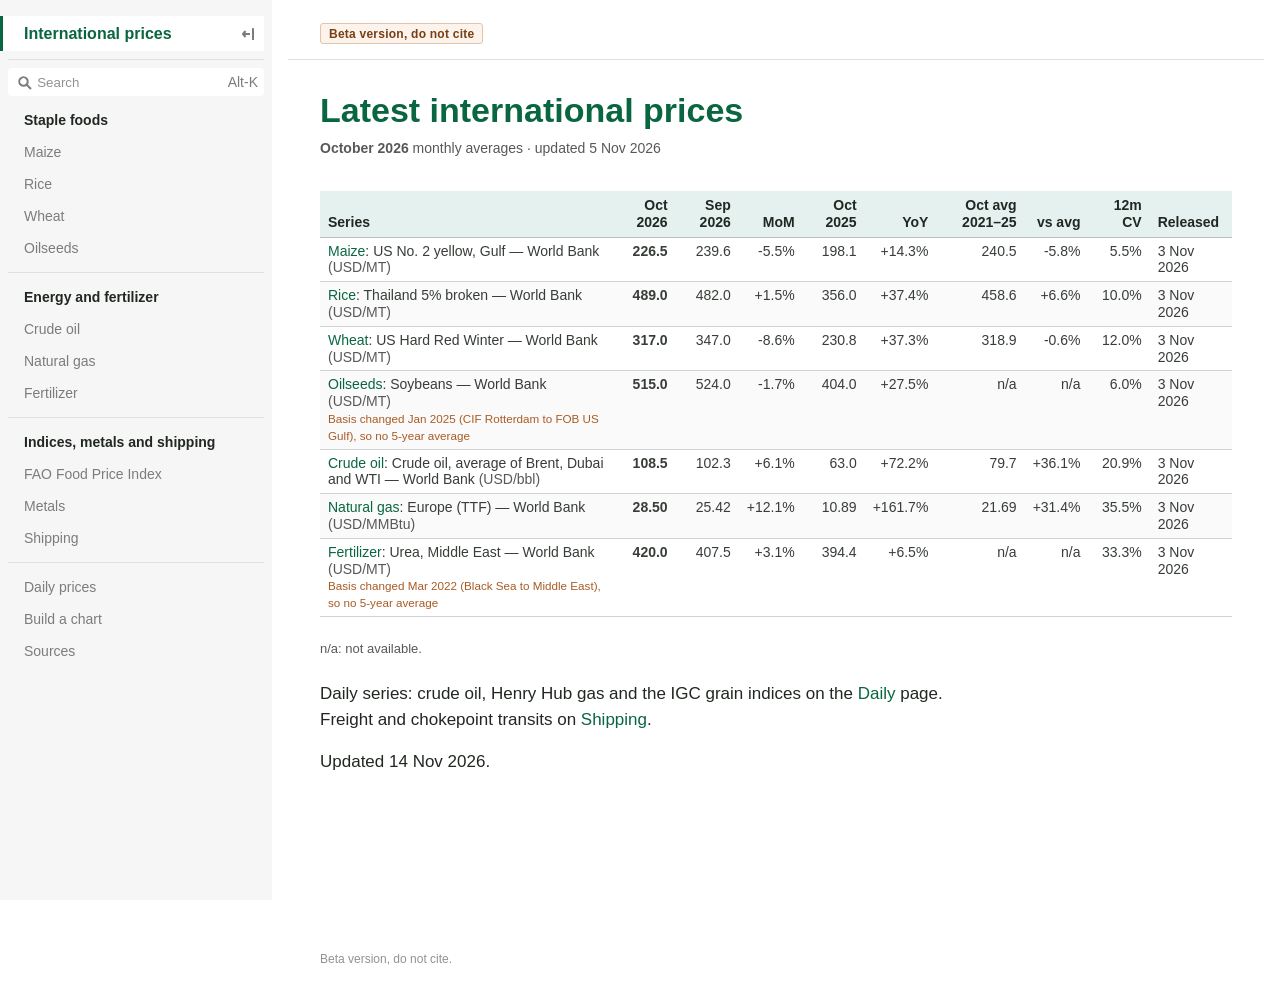
==== commit a9bd4785: "Site build" ====
--- a/index.html
+++ b/index.html
@@ -10,19 +10,19 @@
 <link rel="preload" as="style" href="./_import/style.e41ddd15.css">
 <link rel="stylesheet" type="text/css" href="https://fonts.googleapis.com/css2?family=Source+Serif+4:ital,opsz,wght@0,8..60,200..900;1,8..60,200..900&amp;display=swap" crossorigin>
 <link rel="stylesheet" type="text/css" href="./_import/style.e41ddd15.css">
-<link rel="modulepreload" href="./_observablehq/client.ca616e14.js">
+<link rel="modulepreload" href="./_observablehq/client.9e86023e.js">
 <link rel="modulepreload" href="./_observablehq/runtime.fa9f71c0.js">
 <link rel="modulepreload" href="./_observablehq/stdlib.8ab8c2e4.js">
 <link rel="modulepreload" href="./_npm/htl@1.0.0/11521f02.js">
-<link rel="modulepreload" href="./_import/components/commodity.6d6f8581.js">
+<link rel="modulepreload" href="./_import/components/commodity.022247a9.js">
 <link rel="modulepreload" href="./_import/components/format.6a7f54bb.js">
 <link rel="modulepreload" href="./_import/components/quoteTable.b9e78dae.js">
-<link rel="modulepreload" href="./_import/components/fonts.28beb698.js">
-<link rel="modulepreload" href="./_import/components/priceChart.bce711f0.js">
+<link rel="modulepreload" href="./_import/components/fonts.ace0b1ae.js">
+<link rel="modulepreload" href="./_import/components/priceChart.a7e31c05.js">
 <link rel="modulepreload" href="./_import/components/latest.011583db.js">
 <link rel="modulepreload" href="./_import/components/chartData.f71c7d5a.js">
 <link rel="modulepreload" href="./_import/components/chartLayout.7e1b50ab.js">
-<link rel="modulepreload" href="./_import/components/png.cca728b1.js">
+<link rel="modulepreload" href="./_import/components/png.91824d67.js">
 <link rel="modulepreload" href="./_npm/@observablehq/plot@0.6.19/2e9f152c.js">
 <link rel="modulepreload" href="./_npm/apache-arrow@21.2.0/63b06f0b.js">
 <link rel="modulepreload" href="./_npm/parquet-wasm@0.9.0/bd2cf640.js">
@@ -62,18 +62,18 @@
 <link rel="icon" href="data:,"><meta name="robots" content="noindex">
 <script type="module">
 
-import {define} from "./_observablehq/client.ca616e14.js";
+import {define} from "./_observablehq/client.9e86023e.js";
 import {registerFile} from "./_observablehq/stdlib.8ab8c2e4.js";
 
-registerFile("./data/build.json", {"name":"./data/build.json","mimeType":"application/json","path":"./_file/data/build.7eb66d82.json","lastModified":1794068730706,"size":36});
-registerFile("./data/monthly/meta.json", {"name":"./data/monthly/meta.json","mimeType":"application/json","path":"./_file/data/monthly/meta.40316b63.json","lastModified":1794068706270,"size":310});
-registerFile("./data/monthly/prices.parquet", {"name":"./data/monthly/prices.parquet","path":"./_file/data/monthly/prices.1fbb682c.parquet","lastModified":1794068706270,"size":10713});
-registerFile("./fonts/OpenSans-Bold.ttf", {"name":"./fonts/OpenSans-Bold.ttf","mimeType":"font/ttf","path":"./_file/fonts/OpenSans-Bold.5894a364.ttf","lastModified":1794068706271,"size":224592});
-registerFile("./fonts/OpenSans-Italic.ttf", {"name":"./fonts/OpenSans-Italic.ttf","mimeType":"font/ttf","path":"./_file/fonts/OpenSans-Italic.a54dc848.ttf","lastModified":1794068706272,"size":212896});
-registerFile("./fonts/OpenSans-Regular.ttf", {"name":"./fonts/OpenSans-Regular.ttf","mimeType":"font/ttf","path":"./_file/fonts/OpenSans-Regular.e64e508b.ttf","lastModified":1794068706272,"size":217360});
+registerFile("./data/build.json", {"name":"./data/build.json","mimeType":"application/json","path":"./_file/data/build.d2758b0a.json","lastModified":1794682363855,"size":36});
+registerFile("./data/monthly/meta.json", {"name":"./data/monthly/meta.json","mimeType":"application/json","path":"./_file/data/monthly/meta.40316b63.json","lastModified":1794682334530,"size":310});
+registerFile("./data/monthly/prices.parquet", {"name":"./data/monthly/prices.parquet","path":"./_file/data/monthly/prices.1fbb682c.parquet","lastModified":1794682334530,"size":10713});
+registerFile("./fonts/OpenSans-Bold.ttf", {"name":"./fonts/OpenSans-Bold.ttf","mimeType":"font/ttf","path":"./_file/fonts/OpenSans-Bold.5894a364.ttf","lastModified":1794682334531,"size":224592});
+registerFile("./fonts/OpenSans-Italic.ttf", {"name":"./fonts/OpenSans-Italic.ttf","mimeType":"font/ttf","path":"./_file/fonts/OpenSans-Italic.a54dc848.ttf","lastModified":1794682334532,"size":212896});
+registerFile("./fonts/OpenSans-Regular.ttf", {"name":"./fonts/OpenSans-Regular.ttf","mimeType":"font/ttf","path":"./_file/fonts/OpenSans-Regular.e64e508b.ttf","lastModified":1794682334532,"size":217360});
 
 define({id: "afe2486e", inputs: ["FileAttachment"], outputs: ["html","pageMeta","rowsOf","dayLabel","quoteTable","prices","meta","build"], body: async (FileAttachment) => {
-const [{html}, {pageMeta, rowsOf}, {dayLabel}, {quoteTable}] = await Promise.all([import("./_npm/htl@1.0.0/11521f02.js"), import("./_import/components/commodity.6d6f8581.js"), import("./_import/components/format.6a7f54bb.js"), import("./_import/components/quoteTable.b9e78dae.js")]);
+const [{html}, {pageMeta, rowsOf}, {dayLabel}, {quoteTable}] = await Promise.all([import("./_npm/htl@1.0.0/11521f02.js"), import("./_import/components/commodity.022247a9.js"), import("./_import/components/format.6a7f54bb.js"), import("./_import/components/quoteTable.b9e78dae.js")]);
 const prices = FileAttachment("./data/monthly/prices.parquet").parquet();
 const meta = FileAttachment("./data/monthly/meta.json").json();
 const build = FileAttachment("./data/build.json").json();
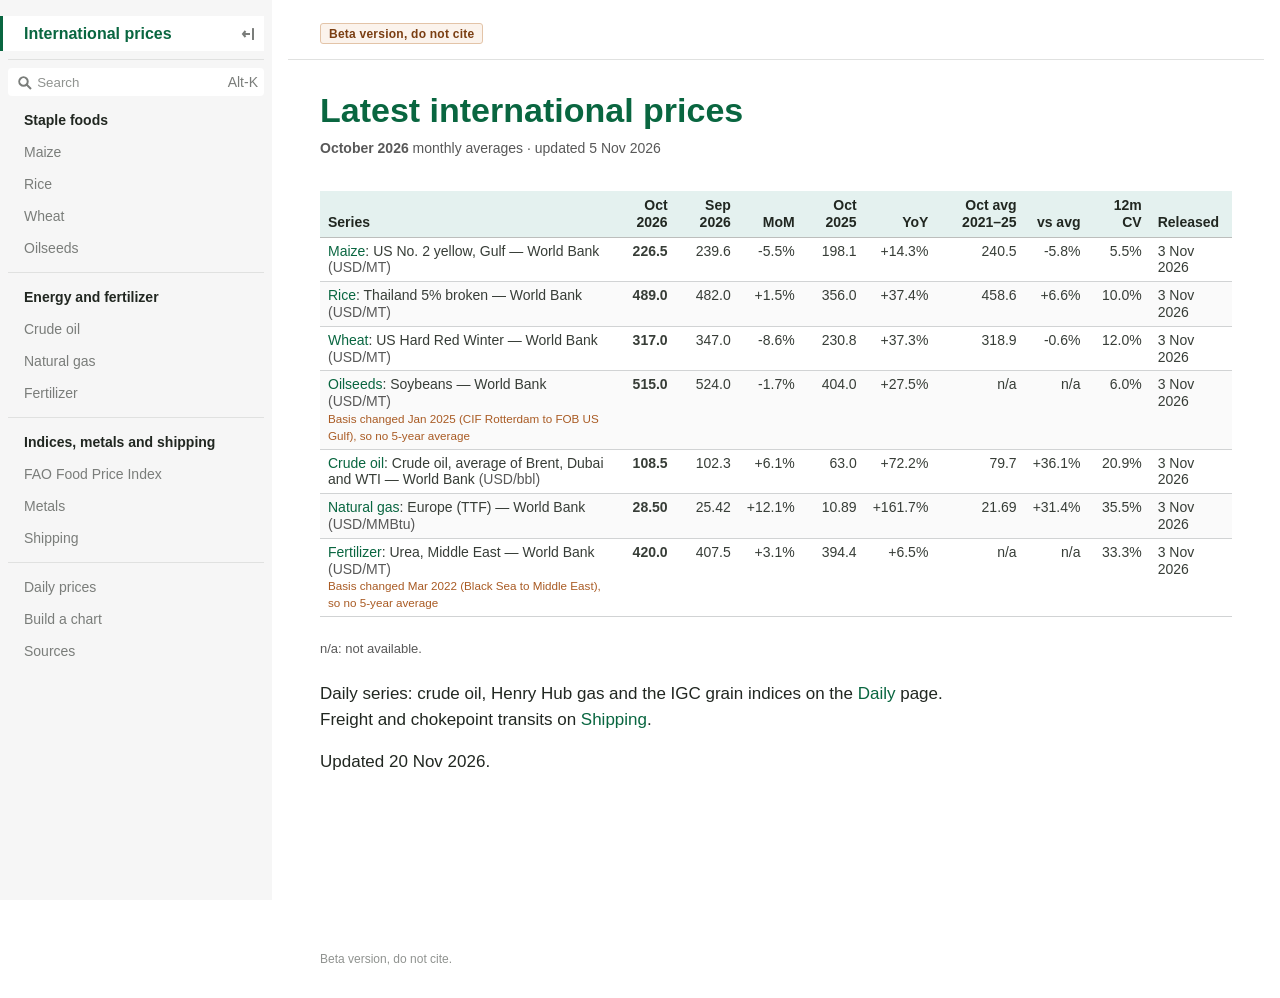
==== commit b3282f0b: "Site build" ====
--- a/index.html
+++ b/index.html
@@ -10,19 +10,19 @@
 <link rel="preload" as="style" href="./_import/style.e41ddd15.css">
 <link rel="stylesheet" type="text/css" href="https://fonts.googleapis.com/css2?family=Source+Serif+4:ital,opsz,wght@0,8..60,200..900;1,8..60,200..900&amp;display=swap" crossorigin>
 <link rel="stylesheet" type="text/css" href="./_import/style.e41ddd15.css">
-<link rel="modulepreload" href="./_observablehq/client.9e86023e.js">
+<link rel="modulepreload" href="./_observablehq/client.e7c79edb.js">
 <link rel="modulepreload" href="./_observablehq/runtime.fa9f71c0.js">
 <link rel="modulepreload" href="./_observablehq/stdlib.8ab8c2e4.js">
 <link rel="modulepreload" href="./_npm/htl@1.0.0/11521f02.js">
-<link rel="modulepreload" href="./_import/components/commodity.022247a9.js">
+<link rel="modulepreload" href="./_import/components/commodity.f72f997b.js">
 <link rel="modulepreload" href="./_import/components/format.6a7f54bb.js">
 <link rel="modulepreload" href="./_import/components/quoteTable.b9e78dae.js">
-<link rel="modulepreload" href="./_import/components/fonts.ace0b1ae.js">
-<link rel="modulepreload" href="./_import/components/priceChart.a7e31c05.js">
+<link rel="modulepreload" href="./_import/components/fonts.8a3d421f.js">
+<link rel="modulepreload" href="./_import/components/priceChart.1a943694.js">
 <link rel="modulepreload" href="./_import/components/latest.011583db.js">
 <link rel="modulepreload" href="./_import/components/chartData.f71c7d5a.js">
 <link rel="modulepreload" href="./_import/components/chartLayout.7e1b50ab.js">
-<link rel="modulepreload" href="./_import/components/png.91824d67.js">
+<link rel="modulepreload" href="./_import/components/png.a34603f8.js">
 <link rel="modulepreload" href="./_npm/@observablehq/plot@0.6.19/2e9f152c.js">
 <link rel="modulepreload" href="./_npm/apache-arrow@21.2.0/63b06f0b.js">
 <link rel="modulepreload" href="./_npm/parquet-wasm@0.9.0/bd2cf640.js">
@@ -62,18 +62,18 @@
 <link rel="icon" href="data:,"><meta name="robots" content="noindex">
 <script type="module">
 
-import {define} from "./_observablehq/client.9e86023e.js";
+import {define} from "./_observablehq/client.e7c79edb.js";
 import {registerFile} from "./_observablehq/stdlib.8ab8c2e4.js";
 
-registerFile("./data/build.json", {"name":"./data/build.json","mimeType":"application/json","path":"./_file/data/build.d2758b0a.json","lastModified":1794682363855,"size":36});
-registerFile("./data/monthly/meta.json", {"name":"./data/monthly/meta.json","mimeType":"application/json","path":"./_file/data/monthly/meta.40316b63.json","lastModified":1794682334530,"size":310});
-registerFile("./data/monthly/prices.parquet", {"name":"./data/monthly/prices.parquet","path":"./_file/data/monthly/prices.1fbb682c.parquet","lastModified":1794682334530,"size":10713});
-registerFile("./fonts/OpenSans-Bold.ttf", {"name":"./fonts/OpenSans-Bold.ttf","mimeType":"font/ttf","path":"./_file/fonts/OpenSans-Bold.5894a364.ttf","lastModified":1794682334531,"size":224592});
-registerFile("./fonts/OpenSans-Italic.ttf", {"name":"./fonts/OpenSans-Italic.ttf","mimeType":"font/ttf","path":"./_file/fonts/OpenSans-Italic.a54dc848.ttf","lastModified":1794682334532,"size":212896});
-registerFile("./fonts/OpenSans-Regular.ttf", {"name":"./fonts/OpenSans-Regular.ttf","mimeType":"font/ttf","path":"./_file/fonts/OpenSans-Regular.e64e508b.ttf","lastModified":1794682334532,"size":217360});
+registerFile("./data/build.json", {"name":"./data/build.json","mimeType":"application/json","path":"./_file/data/build.8e09b4a2.json","lastModified":1795210466305,"size":36});
+registerFile("./data/monthly/meta.json", {"name":"./data/monthly/meta.json","mimeType":"application/json","path":"./_file/data/monthly/meta.40316b63.json","lastModified":1795210430780,"size":310});
+registerFile("./data/monthly/prices.parquet", {"name":"./data/monthly/prices.parquet","path":"./_file/data/monthly/prices.1fbb682c.parquet","lastModified":1795210430780,"size":10713});
+registerFile("./fonts/OpenSans-Bold.ttf", {"name":"./fonts/OpenSans-Bold.ttf","mimeType":"font/ttf","path":"./_file/fonts/OpenSans-Bold.5894a364.ttf","lastModified":1795210430780,"size":224592});
+registerFile("./fonts/OpenSans-Italic.ttf", {"name":"./fonts/OpenSans-Italic.ttf","mimeType":"font/ttf","path":"./_file/fonts/OpenSans-Italic.a54dc848.ttf","lastModified":1795210430780,"size":212896});
+registerFile("./fonts/OpenSans-Regular.ttf", {"name":"./fonts/OpenSans-Regular.ttf","mimeType":"font/ttf","path":"./_file/fonts/OpenSans-Regular.e64e508b.ttf","lastModified":1795210430781,"size":217360});
 
 define({id: "afe2486e", inputs: ["FileAttachment"], outputs: ["html","pageMeta","rowsOf","dayLabel","quoteTable","prices","meta","build"], body: async (FileAttachment) => {
-const [{html}, {pageMeta, rowsOf}, {dayLabel}, {quoteTable}] = await Promise.all([import("./_npm/htl@1.0.0/11521f02.js"), import("./_import/components/commodity.022247a9.js"), import("./_import/components/format.6a7f54bb.js"), import("./_import/components/quoteTable.b9e78dae.js")]);
+const [{html}, {pageMeta, rowsOf}, {dayLabel}, {quoteTable}] = await Promise.all([import("./_npm/htl@1.0.0/11521f02.js"), import("./_import/components/commodity.f72f997b.js"), import("./_import/components/format.6a7f54bb.js"), import("./_import/components/quoteTable.b9e78dae.js")]);
 const prices = FileAttachment("./data/monthly/prices.parquet").parquet();
 const meta = FileAttachment("./data/monthly/meta.json").json();
 const build = FileAttachment("./data/build.json").json();
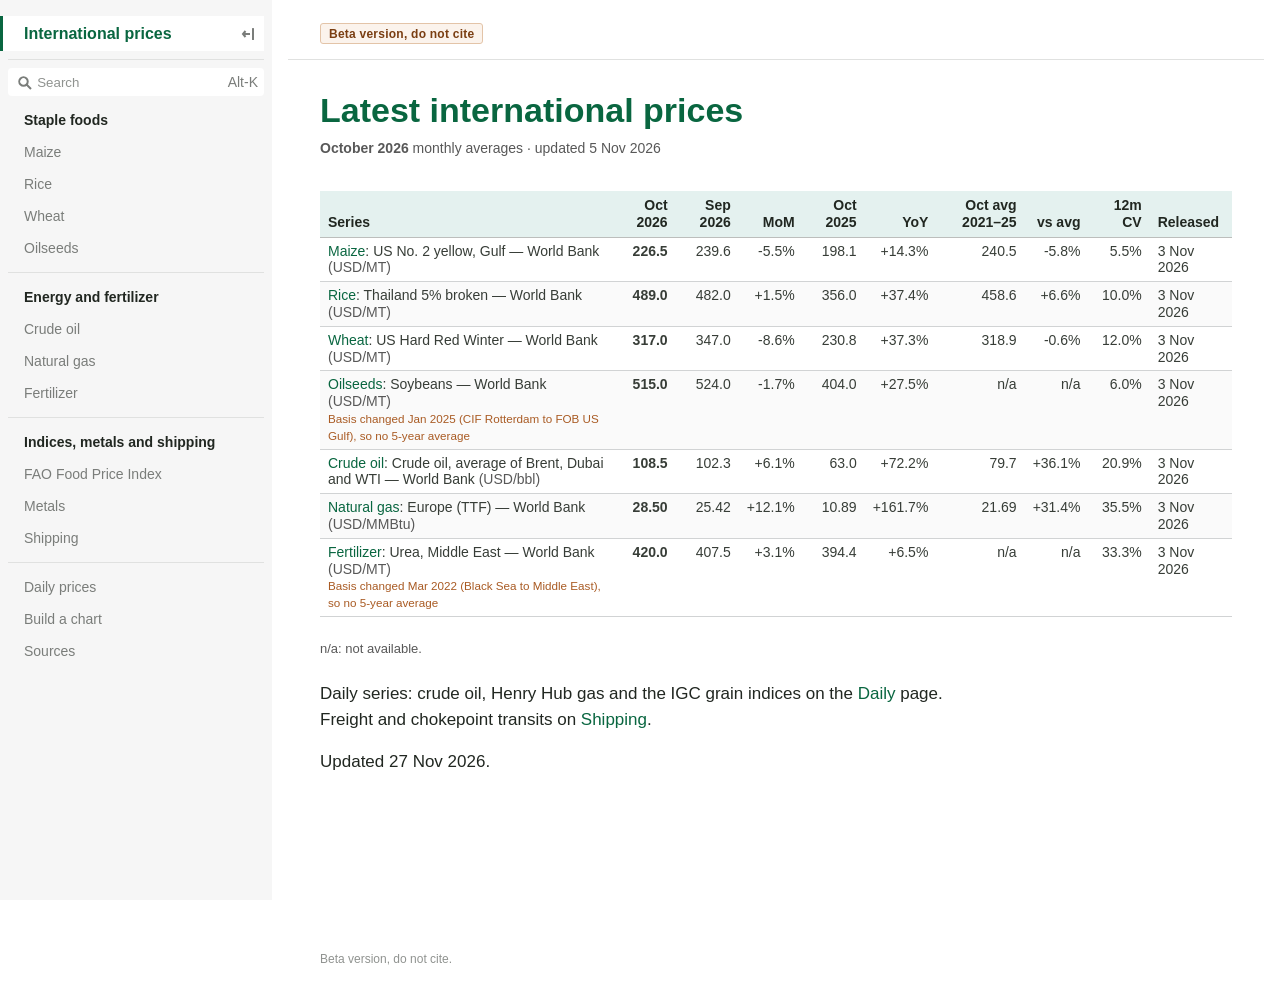
==== commit a7433eda: "Site build" ====
--- a/index.html
+++ b/index.html
@@ -10,19 +10,19 @@
 <link rel="preload" as="style" href="./_import/style.e41ddd15.css">
 <link rel="stylesheet" type="text/css" href="https://fonts.googleapis.com/css2?family=Source+Serif+4:ital,opsz,wght@0,8..60,200..900;1,8..60,200..900&amp;display=swap" crossorigin>
 <link rel="stylesheet" type="text/css" href="./_import/style.e41ddd15.css">
-<link rel="modulepreload" href="./_observablehq/client.e7c79edb.js">
+<link rel="modulepreload" href="./_observablehq/client.ffa9f503.js">
 <link rel="modulepreload" href="./_observablehq/runtime.fa9f71c0.js">
 <link rel="modulepreload" href="./_observablehq/stdlib.8ab8c2e4.js">
 <link rel="modulepreload" href="./_npm/htl@1.0.0/11521f02.js">
-<link rel="modulepreload" href="./_import/components/commodity.f72f997b.js">
+<link rel="modulepreload" href="./_import/components/commodity.c5b98da1.js">
 <link rel="modulepreload" href="./_import/components/format.6a7f54bb.js">
 <link rel="modulepreload" href="./_import/components/quoteTable.b9e78dae.js">
-<link rel="modulepreload" href="./_import/components/fonts.8a3d421f.js">
-<link rel="modulepreload" href="./_import/components/priceChart.1a943694.js">
+<link rel="modulepreload" href="./_import/components/fonts.c333a4cd.js">
+<link rel="modulepreload" href="./_import/components/priceChart.875ea7a3.js">
 <link rel="modulepreload" href="./_import/components/latest.011583db.js">
 <link rel="modulepreload" href="./_import/components/chartData.f71c7d5a.js">
 <link rel="modulepreload" href="./_import/components/chartLayout.7e1b50ab.js">
-<link rel="modulepreload" href="./_import/components/png.a34603f8.js">
+<link rel="modulepreload" href="./_import/components/png.b4abaf25.js">
 <link rel="modulepreload" href="./_npm/@observablehq/plot@0.6.19/2e9f152c.js">
 <link rel="modulepreload" href="./_npm/apache-arrow@21.2.0/63b06f0b.js">
 <link rel="modulepreload" href="./_npm/parquet-wasm@0.9.0/bd2cf640.js">
@@ -62,18 +62,18 @@
 <link rel="icon" href="data:,"><meta name="robots" content="noindex">
 <script type="module">
 
-import {define} from "./_observablehq/client.e7c79edb.js";
+import {define} from "./_observablehq/client.ffa9f503.js";
 import {registerFile} from "./_observablehq/stdlib.8ab8c2e4.js";
 
-registerFile("./data/build.json", {"name":"./data/build.json","mimeType":"application/json","path":"./_file/data/build.8e09b4a2.json","lastModified":1795210466305,"size":36});
-registerFile("./data/monthly/meta.json", {"name":"./data/monthly/meta.json","mimeType":"application/json","path":"./_file/data/monthly/meta.40316b63.json","lastModified":1795210430780,"size":310});
-registerFile("./data/monthly/prices.parquet", {"name":"./data/monthly/prices.parquet","path":"./_file/data/monthly/prices.1fbb682c.parquet","lastModified":1795210430780,"size":10713});
-registerFile("./fonts/OpenSans-Bold.ttf", {"name":"./fonts/OpenSans-Bold.ttf","mimeType":"font/ttf","path":"./_file/fonts/OpenSans-Bold.5894a364.ttf","lastModified":1795210430780,"size":224592});
-registerFile("./fonts/OpenSans-Italic.ttf", {"name":"./fonts/OpenSans-Italic.ttf","mimeType":"font/ttf","path":"./_file/fonts/OpenSans-Italic.a54dc848.ttf","lastModified":1795210430780,"size":212896});
-registerFile("./fonts/OpenSans-Regular.ttf", {"name":"./fonts/OpenSans-Regular.ttf","mimeType":"font/ttf","path":"./_file/fonts/OpenSans-Regular.e64e508b.ttf","lastModified":1795210430781,"size":217360});
+registerFile("./data/build.json", {"name":"./data/build.json","mimeType":"application/json","path":"./_file/data/build.7e77658e.json","lastModified":1795818136523,"size":36});
+registerFile("./data/monthly/meta.json", {"name":"./data/monthly/meta.json","mimeType":"application/json","path":"./_file/data/monthly/meta.40316b63.json","lastModified":1795818105686,"size":310});
+registerFile("./data/monthly/prices.parquet", {"name":"./data/monthly/prices.parquet","path":"./_file/data/monthly/prices.1fbb682c.parquet","lastModified":1795818105686,"size":10713});
+registerFile("./fonts/OpenSans-Bold.ttf", {"name":"./fonts/OpenSans-Bold.ttf","mimeType":"font/ttf","path":"./_file/fonts/OpenSans-Bold.5894a364.ttf","lastModified":1795818105687,"size":224592});
+registerFile("./fonts/OpenSans-Italic.ttf", {"name":"./fonts/OpenSans-Italic.ttf","mimeType":"font/ttf","path":"./_file/fonts/OpenSans-Italic.a54dc848.ttf","lastModified":1795818105688,"size":212896});
+registerFile("./fonts/OpenSans-Regular.ttf", {"name":"./fonts/OpenSans-Regular.ttf","mimeType":"font/ttf","path":"./_file/fonts/OpenSans-Regular.e64e508b.ttf","lastModified":1795818105688,"size":217360});
 
 define({id: "afe2486e", inputs: ["FileAttachment"], outputs: ["html","pageMeta","rowsOf","dayLabel","quoteTable","prices","meta","build"], body: async (FileAttachment) => {
-const [{html}, {pageMeta, rowsOf}, {dayLabel}, {quoteTable}] = await Promise.all([import("./_npm/htl@1.0.0/11521f02.js"), import("./_import/components/commodity.f72f997b.js"), import("./_import/components/format.6a7f54bb.js"), import("./_import/components/quoteTable.b9e78dae.js")]);
+const [{html}, {pageMeta, rowsOf}, {dayLabel}, {quoteTable}] = await Promise.all([import("./_npm/htl@1.0.0/11521f02.js"), import("./_import/components/commodity.c5b98da1.js"), import("./_import/components/format.6a7f54bb.js"), import("./_import/components/quoteTable.b9e78dae.js")]);
 const prices = FileAttachment("./data/monthly/prices.parquet").parquet();
 const meta = FileAttachment("./data/monthly/meta.json").json();
 const build = FileAttachment("./data/build.json").json();
